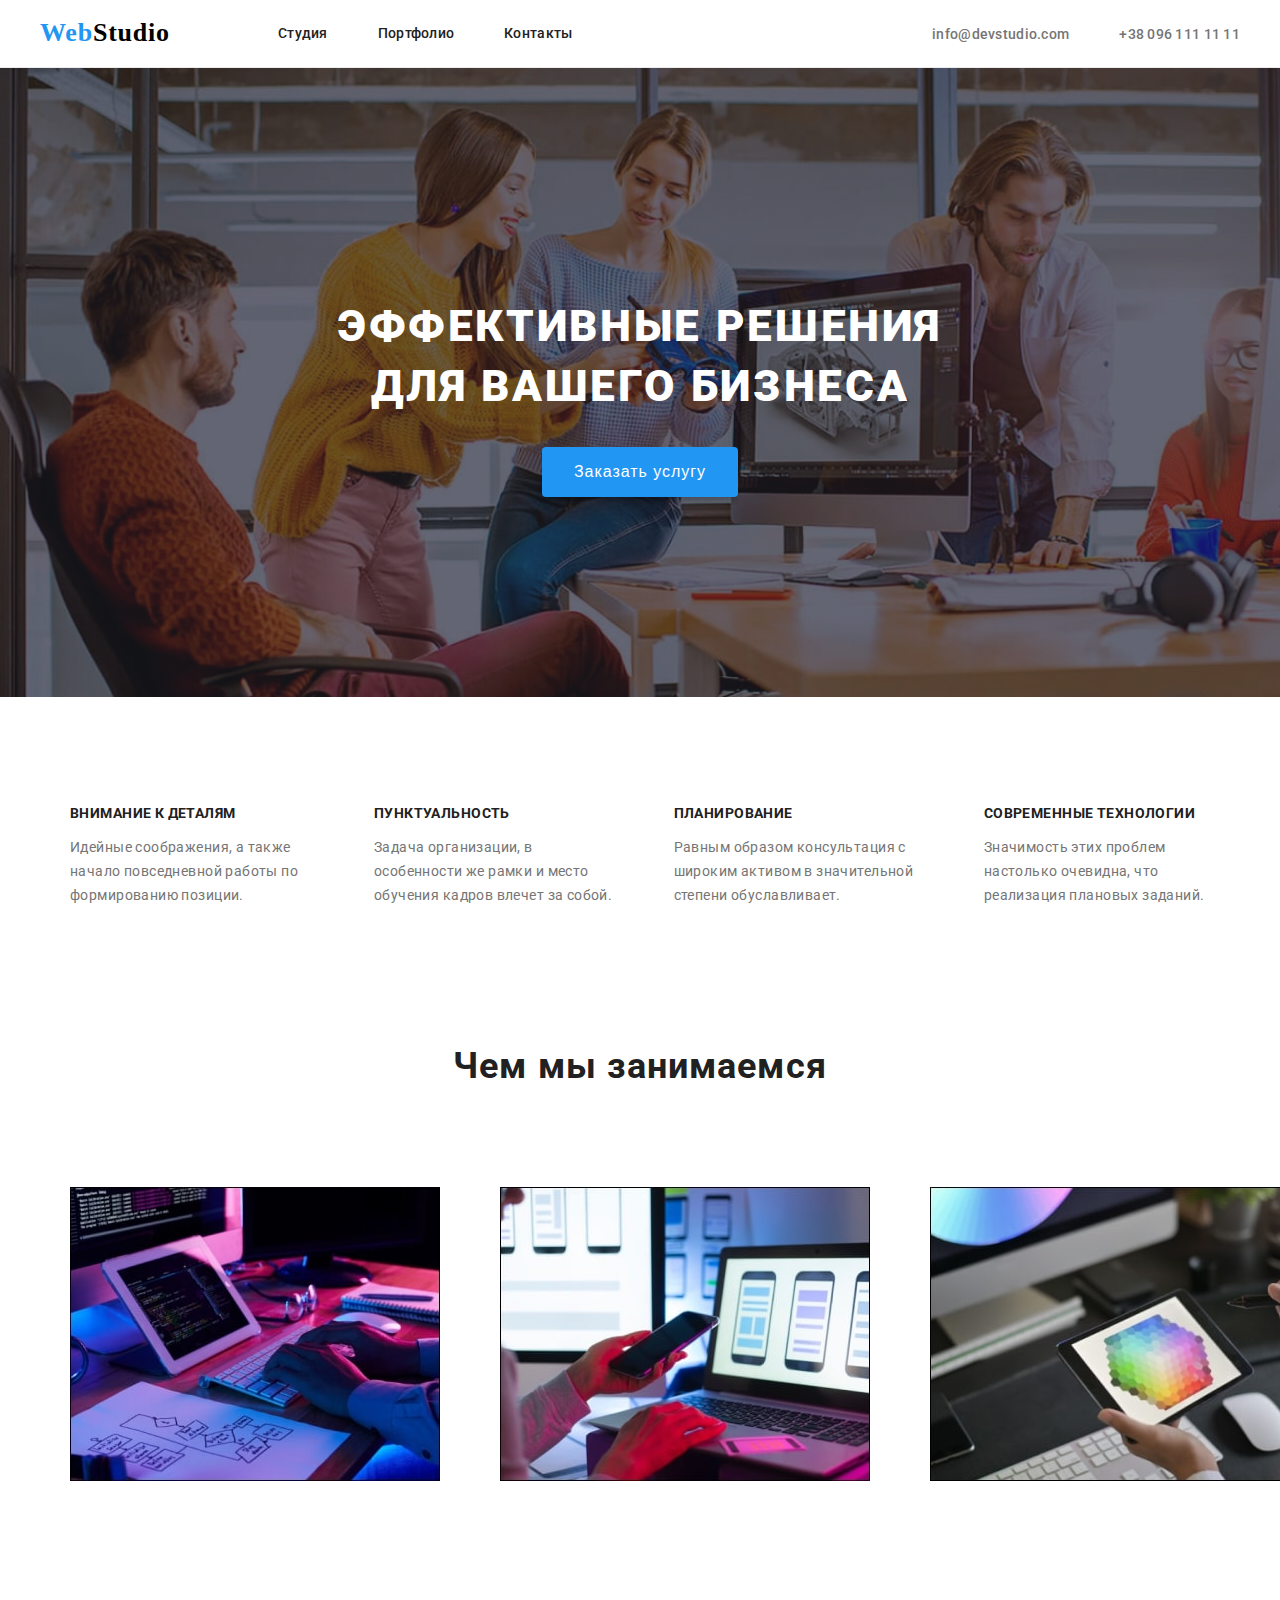
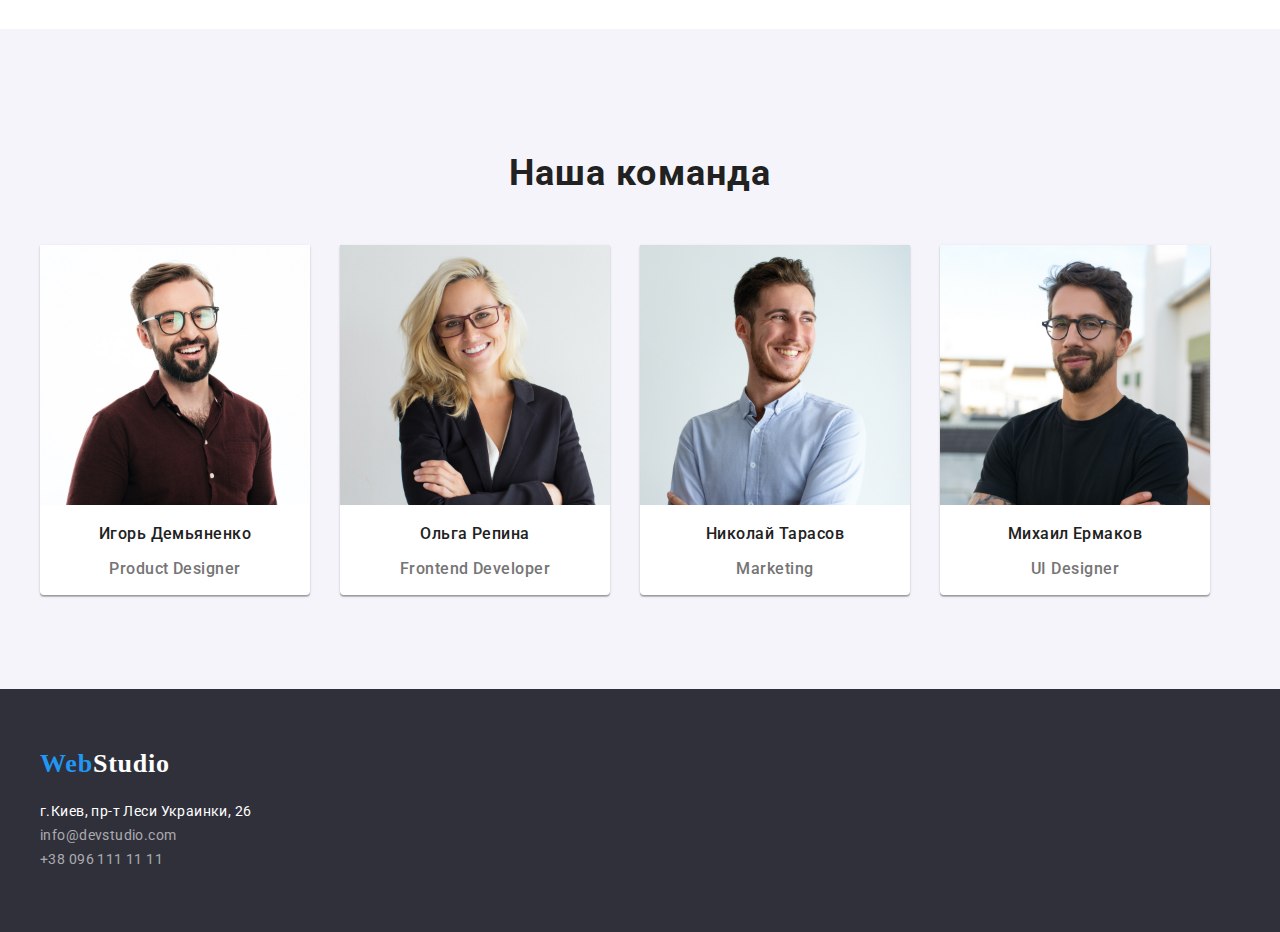
==== index.html @ 78d0e7fd "add hero img+gradient" ====
<!DOCTYPE html>
<html lang="ru">

<head>
    <meta charset="UTF-8">
    <meta http-equiv="X-UA-Compatible" content="IE=edge">
    <meta name="viewport" content="width=device-width, initial-scale=1.0">
    <title>Document</title>
    <link rel="preconnect" href="https://fonts.googleapis.com" />
    <link rel="preconnect" href="https://fonts.gstatic.com" crossorigin />
    <link href="https://fonts.googleapis.com/css2?family=Roboto:wght@400;500;900&display=swap" rel="stylesheet" />
    <link href="https://cdnjs.cloudflare.com/ajax/libs/modern-normalize/1.1.0/modern-normalize.min.css" />
    <link rel="stylesheet" href="./css/styles.css" />
</head>

<body>
    <header class="page-header">
        <div class="container">
            <nav class="nav-section">
                <a lang="en" href="./index.html" class="logo">Web<span class="logo-color-black">Studio</span></a>
                <ul class="nav-list">
                    <li class="studio">
                        <a class="nav-link link" href="./index.html">Студия</a>
                    </li>
                    <li class="portfolio">
                        <a class="nav-link link" href="./portfolio.html">Портфолио</a>
                    </li>
                    <li>
                        <a class="nav-link link" href="#">Контакты</a>
                    </li>
                </ul>
            </nav>
            <ul class="contacts">
                <li class="mailto">
                    <a class="contact-link link" href="mailto:info@devstudio.com">info@devstudio.com</a>
                </li>
                <li class="tel">
                    <a class="contact-link link" href="tel:+380961111111">+38 096 111 11 11</a>
                </li>
            </ul>
        </div>
    </header>
    <main>
        <section class="hero">
            <h1 class="hero-title">Эффективные решения для вашего бизнеса</h1>
            <button type="button" class="hero-btn">Заказать услугу</button>

        </section>
        <section class="section element-padding-bottom-0">
            <div class="container">
                <h2 class="hidden-title">Преимущества</h2>
                <ul class="advantages-list">
                    <Li class="advantages-item">
                        <h3 class="advantages-list-title">Внимание к деталям</h3>
                        <p class="advantages-list-text">Идейные соображения, а также начало повседневной работы по
                            формированию позиции.</p>
                    </li>
                    <li class="advantages-item">
                        <h3 class="advantages-list-title">Пунктуальность</h3>
                        <p class="advantages-list-text">Задача организации, в особенности же рамки и место обучения
                            кадров
                            влечет за собой.</p>
                    </li>
                    <li class="advantages-item">
                        <h3 class="advantages-list-title">Планирование</h3>
                        <p class="advantages-list-text">Равным образом консультация с широким активом в значительной
                            степени
                            обуславливает.</p>
                    </li>
                    <li class="advantages-item">
                        <h3 class="advantages-list-title">Современные технологии</h3>
                        <p class="advantages-list-text">Значимость этих проблем настолько очевидна, что реализация
                            плановых
                            заданий.</p>
                    </li>
                </ul>
            </div>
        </section>


        <section class="section whatwedo-image">
            <h2 class="title-section">Чем мы занимаемся</h2>
            <div class="container">
                <ul class="image-list">
                    <li class="image-list-item"><img src="./img/box/img.jpg" alt="руки печатают на клавиатуре"
                            width="370">
                    </li>
                    <li class="image-list-item"><img src="./img/box/img-2.jpg" alt="телефон и ноутбук" width="370"></li>
                    <li class="image-list-item"><img src="./img/box/img-3.jpg" alt="планшет в руках" width="370"></li>
                </ul>
            </div>
        </section>

        <section class="section team">
            <div class="container">
                <h2 class="title-section">Наша команда</h2>
                <ul class="team-list">
                    <li class="team-item">
                        <img src="./img/team_cards/img.jpg" alt="Фото Игоря Демьяненко" width="270">
                        <div class="title-text">
                            <h3 class="team-item-title">Игорь Демьяненко</h3>
                            <p class="team-item-text" lang="en">Product Designer</p>
                        </div>
                    </li>
                    <li class="team-item">
                        <img src="./img/team_cards/img-2.jpg" alt="Фото Ольги Репиной" width="270">
                        <div class="title-text">
                            <h3 class="team-item-title">Ольга Репина</h3>
                            <p class="team-item-text" lang="en">Frontend Developer</p>
                        </div>
                    </li>
                    <li class="team-item">
                        <img src="./img/team_cards/img-3.jpg" alt="Фото Николая Тарасова" width="270">
                        <div class="title-text">
                            <h3 class="team-item-title">Николай Тарасов</h3>
                            <p class="team-item-text" lang="en">Marketing</p>
                        </div>
                    </li>
                    <li class="team-item">
                        <img src="./img/team_cards/img-4.jpg" alt="Фото Михаила Ермакова" width="270">
                        <div class="title-text">
                            <h3 class="team-item-title">Михаил Ермаков</h3>
                            <p class="team-item-text" lang="en">UI Designer</p>
                        </div>
                    </li>
                </ul>
            </div>
        </section>
    </main>
    <footer class="footer">
        <div class="container">
            <ul class="footer-nav-list">
                <li lang="en"><a href="./index.html" class="logo">Web<span class="logo-color-white">Studio</span></a>
                </li>
                <li class="footer-list-item">
                    <address class="adress">г.Киев, пр-т Леси Украинки, 26</address>
                </li>
                <li class=""><a href="mailto:info@devstudio.com" class="footer-nav">info@devstudio.com</a></li>
                <li class=""><a href="tel:+380961111111" class="footer-nav">+38 096 111 11 11</a></li>
            </ul>
        </div>
    </footer>

</body>

</html>
---- css/styles.css ----
body {
  font-family: Roboto, sans-serif;
  margin: 0;
}
ul {
  list-style: none;
  margin: 0;
  padding: 0;
}
a {
  text-decoration: none;
}
.section {
  padding: 94px 0;
}
.container {
  width: 1200px;
  padding: 0px 15px;
  margin: 0 auto;
}
.page-header {
  border-bottom: 1px solid #ececec;

}
.page-header .container {
  display: flex;
  justify-content: space-between;
}
.site-nav :focus {
  color: #2196f3;
}
.site-nav:hover {
}
h1 h2 h3 h4 h5 p {
  margin: 0;
  padding: 0;
}
/*------------------------------------------HEADER----------------------------*/
.header-link {
  font-weight: 500;
  font-size: 14px;
  line-height: 1.14;
  letter-spacing: 0.02em;

  color: #212121;
}

.logo {
  display: inline-block;
  margin-right: 93px;
}
.nav-section {
  display: flex;
  align-items: center;
}
.nav-list {
  display: flex;
}
.nav-link {
  display: inline-block;
  padding-top: 25px;
  padding-bottom: 25px;
  padding-right: 50px;
}
.contacts {
  display: flex;
  padding: 24px 0;
}

.mailto {
  margin-left: auto;
  margin-right: 50px;
}

.tel {
  margin-left: auto;
}
.page-header {
  background: #ffffff;
}
.logo {
  font-family: Raleway;
  font-style: normal;
  width: 145px;
  height: 31px;
  font-weight: 700;
  font-size: 26px;
  line-height: 1.19;
  letter-spacing: 0.03em;
  color: #2196f3;
}
.logo-color-black {
  color: black;
}
.link {
  font-family: Roboto, sans-serif;
  font-weight: 500;
  font-size: 14px;
  line-height: 1.14;
  letter-spacing: 0.02em;
  color: #212121;
}
.contact-link {
  color: #757575;
}
.link:hover {
  color: #2196f3;
}
/*-----------------------------------------HERO----------------------------------*/

.hero {
  padding: 200px 0;
  display: flex;
  flex-direction: column;
  align-items: center;
}
.hero-title {
  font-weight: 900;
  font-size: 44px;
  line-height: 1.36;
  text-align: center;
  letter-spacing: 0.06em;
  text-transform: uppercase;
  color: #ffffff;
  max-width: 693px;
  margin-bottom: 30px;
}
.hero-btn {
  font-size: 16px;
  line-height: 1.87;
  letter-spacing: 0.06em;
  background: #2196f3;
  box-shadow: 0px 4px 4px rgba(0, 0, 0, 0.15);
  border-radius: 4px;
  border: none;
  padding: 10px 32px;
  cursor: pointer;
  color: #ffffff;
  text-align: center;
}
.hero-btn:hover {
  background: #188ce8;
}
.hero {
  background-image:linear-gradient(rgba(47, 48, 58, 0.4),rgba(47, 48, 58, 0.4)), url(../img/Background-images/Img-min.jpg);
  background-repeat: no-repeat
  background-position:center;
  background-size:cover;
}
/*------------------------(hidden)преимущества advantages-------------------------------*/
.hidden-title {
  width: 1px;
  height: 1px;
  overflow: hidden;
  opacity: 0;
  margin: 0;
}

.advantages-list {
  display: flex;
}
.advantages-item {
  padding: 0 30px;
}
.element-padding-bottom-0 {
  padding-bottom: 0;
}

.advantages-list-title {
  font-family: Roboto, sans-serif;
  font-weight: 700px;
  font-size: 14px;
  line-height: 1.14;
  letter-spacing: 0.03em;
  text-transform: uppercase;
  color: #212121;
}
.advantages-list-text {
  font-family: Roboto, sans-serif;
  font-size: 14px;
  line-height: 1.71;
  letter-spacing: 0.03em;
  color: #757575;
}
/*---------------------------------WHATWEDO--------------------------------------*/
.whatwedo-image {
  margin-bottom: 0;
  margin-top: 0;
}
.image-list {
  display: flex;
}
.image-list-item {
  padding: 50px 30px;
}

/*-------------------------------------TEAM------------------------------------*/
.team {
  background: #f5f4fa;
}
.title-section {
  font-family: Roboto, sans-serif;
  font-weight: 700px;
  font-size: 36px;
  line-height: 1.16;
  text-align: center;
  letter-spacing: 0.03em;
  color: #212121;
  margin-bottom: 50px;
}
.team-list {
  display: flex;
}
.team-item-title,
.team-item-text {
  font-family: Roboto, sans-serif;
  font-weight: 500;
  font-size: 16px;
  line-height: 1.18;
  letter-spacing: 0.03em;
  color: #212121;
}
.team-item-text {
  font-weight: 400px;
  color: #757575;
}
.team-item {
  background: #ffffff;
  margin-right: 30px;
  box-shadow: 0px 1px 3px rgba(0, 0, 0, 0.12), 0px 1px 1px rgba(0, 0, 0, 0.14),
    0px 2px 1px rgba(0, 0, 0, 0.2);
  border-radius: 0px 0px 4px 4px;
}
.title-text {
  text-align: center;
}


/* ------------------------------FOOTER-----------------------------------------*/
.footer {
  background: #2f303a;
  padding: 60px 0;
}
.logo-color-white {
  color: #ffffff;
}
.footer-nav {
  font-family: Roboto;
  font-style: normal;
  font-weight: normal;
  font-size: 14px;
  line-height: 1.71;
  letter-spacing: 0.03em;
  color: rgba(255, 255, 255, 0.6);
}
.adress {
  font-family: Roboto, sans-serif;
  font-style: normal;
  font-weight: normal;
  font-size: 14px;
  line-height: 1.71;
  letter-spacing: 0.03em;
  color: #ffffff;
}
.footer-list-item {
  margin-top: 20px;
}

/*--------------------------------PORTFOLIO---------------------------------*/

.catalogue {
  position:absolute
  width: 1170px;
  height: 1409px;
  padding: 0;
  margin: 45px 0 94px 0; 

}
.filters{
 width: 611px;
 height: 54px;
  margin:0 auto;
  margin-top: 94px;
  margin-bottom: 34px;
}
.filters-list{
  display: flex;
margin-top: ;
  }

.filters-btn {
  
font-family: Roboto,sans-serif;
font-style: normal;
font-weight: 500;
  margin-right:8px ;
  font-size: 16px;
  line-height: 1.87;
  letter-spacing: 0.06em;
  background: #F5F4FA;
  text-align:center;

  
  box-shadow: 0px 4px 4px rgba(0, 0, 0, 0.15);
  border-radius: 4px;
  border: none;
  cursor: pointer;
  color:#212121
  justify-content: space-between;
}
.filters-btn:hover{
  background-color: #2196F3;
  color: #ffffff;
}
/* .filters-btn:focus */

.filter-vse{
width: 73px;
height: 38px;
}

.filter-vebsites{
width: 128px;
height: 38px;
}
.filter-prilojeniya{
  width: 145px;
height: 38px;
}
.filter-design{
width: 103px;
height: 38px;
}
.filter-marketing{
  width: 130px;
 height: 38px;
}
/*----------------------------------------projects------------------------------------------*/

.main-box{
  width:1200px;
  margin:0 auto;
}

.projects-list{
display: flex;
 flex-wrap: wrap;
 justify-content: space-between;
}
.projects-container{
  margin-bottom: 30px;
  
  
  
}
.projects-item{
width: 370px;
height: 404px;
left: 215px;
top: 696px;
background: #FFFFFF;
border: 1px solid #EEEEEE;
box-sizing: border-box;
box-shadow: 0px 4px 4px rgba(0, 0, 0, 0.15);
border-radius: 4px;

}
.projects-title-text{
text-align:left;
padding: 20px 24px;
}
.projects-item-title{
  font-family: Roboto,sans-serif;
font-style: normal;
font-weight: 700;
font-size: 18px;
line-height: 2.0;
letter-spacing: 0.06em;
color: #212121;
margin:0 auto;
}

.projects-item-text{
font-family: Roboto,sans-serif;
font-style: normal;
font-weight: normal;
font-size: 16px;
line-height: 1.87;
letter-spacing: 0.03em;
margin-top: 0;
color: #757575;

}
/*lang="en"
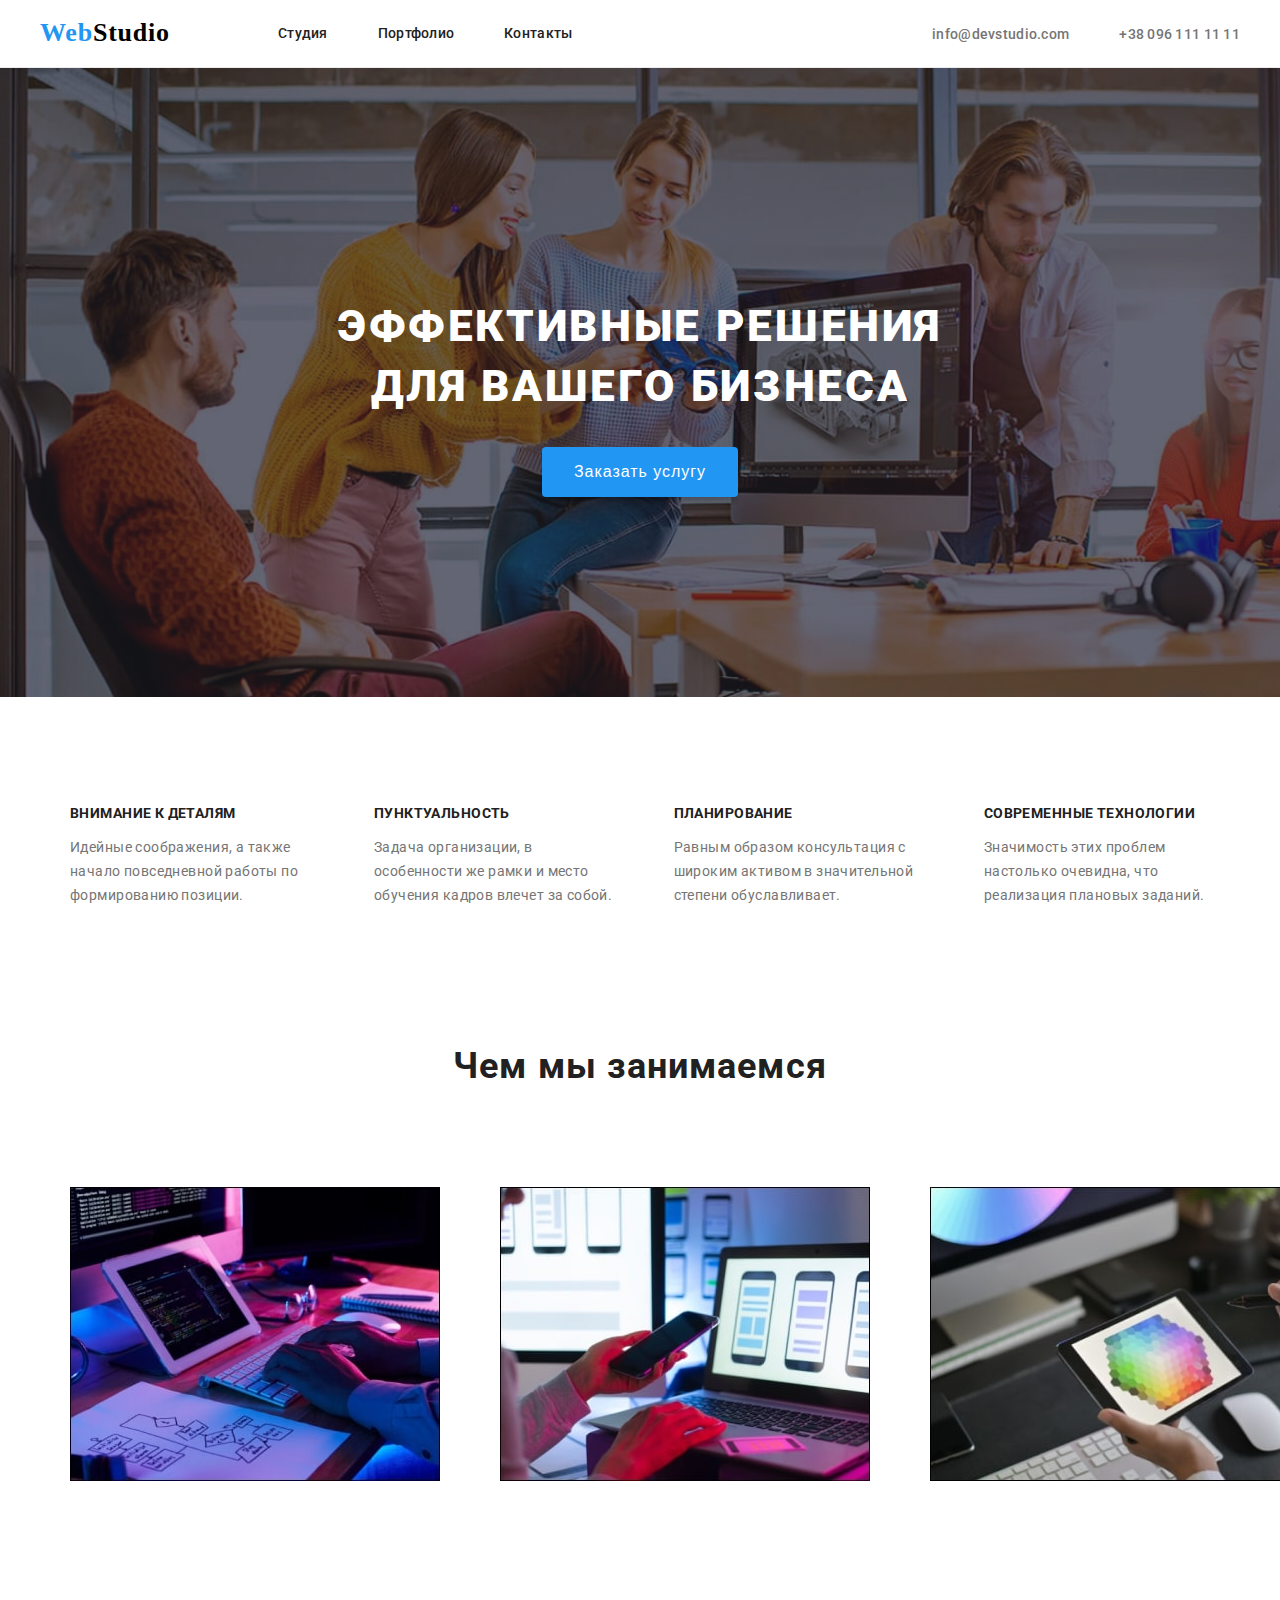
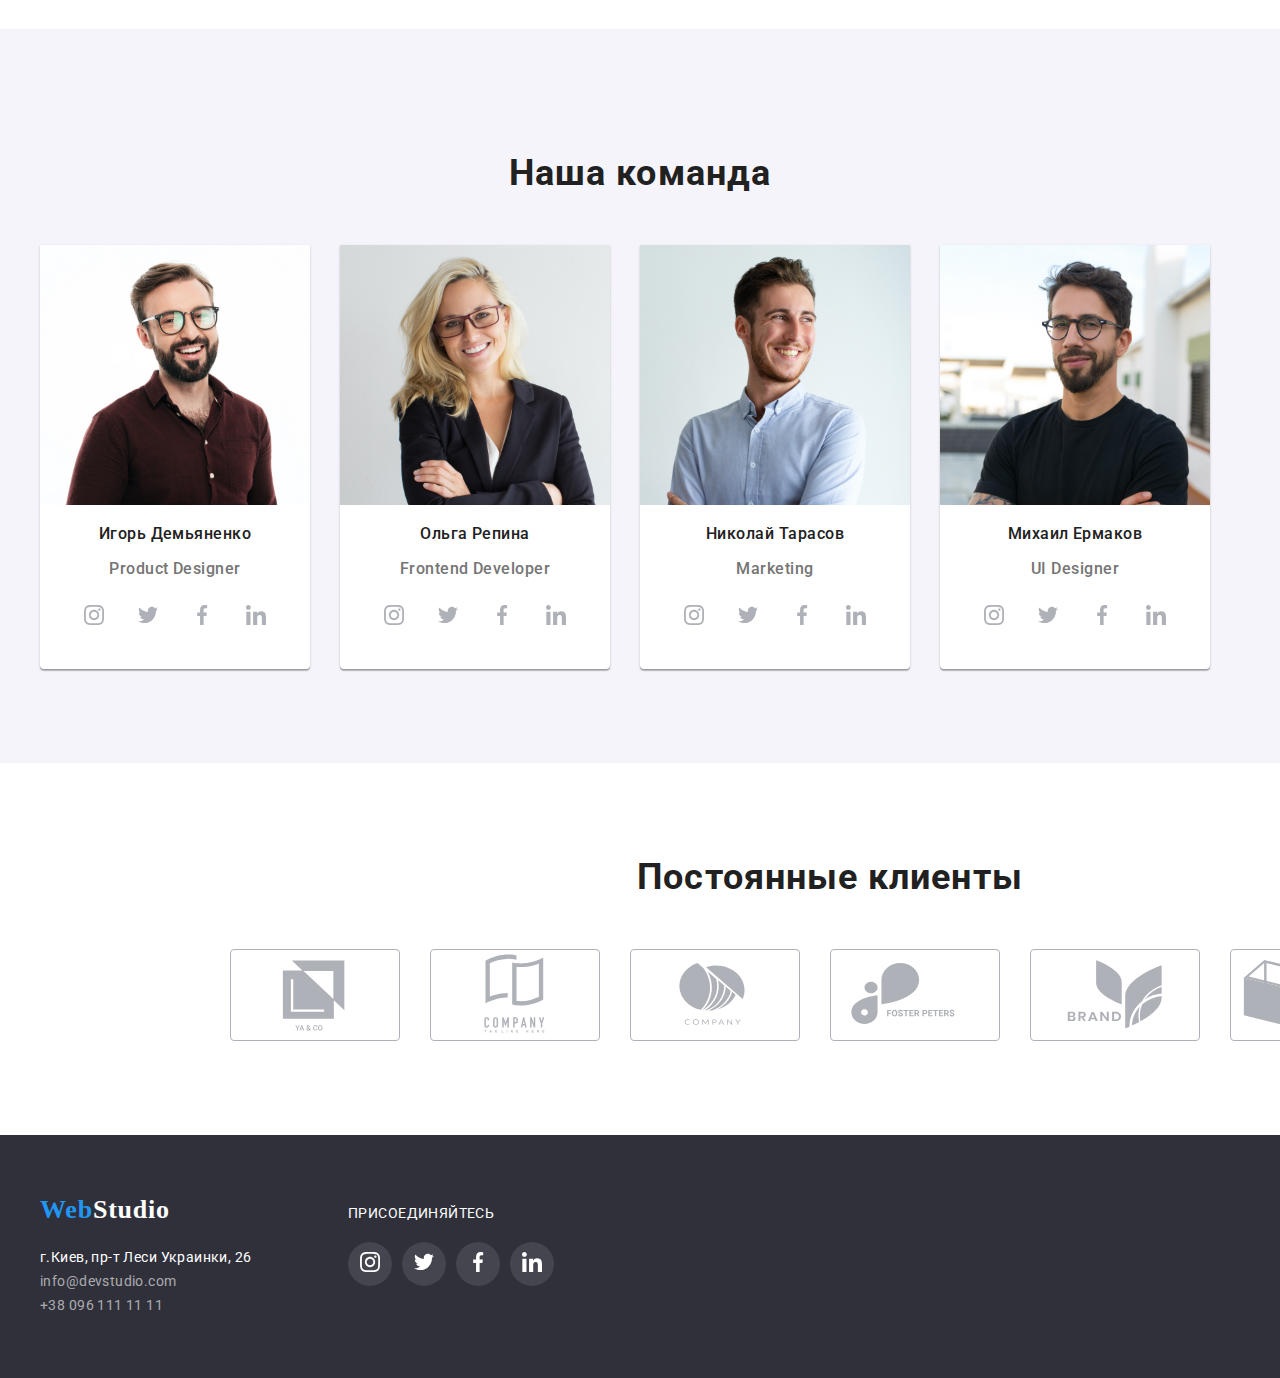
==== commit c826e26e: "added clients-list+svg-icons" ====
--- a/index.html
+++ b/index.html
@@ -38,6 +38,7 @@
                     <a class="contact-link link" href="tel:+380961111111">+38 096 111 11 11</a>
                 </li>
             </ul>
+
         </div>
     </header>
     <main>
@@ -49,6 +50,12 @@
         <section class="section element-padding-bottom-0">
             <div class="container">
                 <h2 class="hidden-title">Преимущества</h2>
+                <ul class="advantages-icons">
+                    <li class="adv-item-icon"></li>
+                    <li class="adv-item-icon"></li>
+                    <li class="adv-item-icon"></li>
+                    <li class="adv-item-icon"></li>
+                </ul>
                 <ul class="advantages-list">
                     <Li class="advantages-item">
                         <h3 class="advantages-list-title">Внимание к деталям</h3>
@@ -100,6 +107,40 @@
                         <div class="title-text">
                             <h3 class="team-item-title">Игорь Демьяненко</h3>
                             <p class="team-item-text" lang="en">Product Designer</p>
+                            <ul class="team-social-list">
+                                <li class="social-item">
+                                    <a href="social-link">
+                                        <svg class="logo-icon" width="20" height="20">
+                                            <use href="./img/sprite.svg#icon-instagram-2">
+                                            </use>
+                                        </svg>
+                                    </a>
+                                </li>
+                                <li class="social-item">
+                                    <a href="social-link">
+                                        <svg class="logo-icon" width="20" height="20">
+                                            <use href="./img/sprite.svg#icon-twitter-1">
+                                            </use>
+                                        </svg>
+                                    </a>
+                                </li>
+                                <li class="social-item">
+                                    <a href="social-link">
+                                        <svg class="logo-icon" width="20" height="20">
+                                            <use href="./img/sprite.svg#icon-facebook-1">
+                                            </use>
+                                        </svg>
+                                    </a>
+                                </li>
+                                <li class="social-item">
+                                    <a href="social-link">
+                                        <svg class="logo-icon" width="20" height="20">
+                                            <use href="./img/sprite.svg#icon-linkedin-1">
+                                            </use>
+                                        </svg>
+                                    </a>
+                                </li>
+                            </ul>
                         </div>
                     </li>
                     <li class="team-item">
@@ -107,6 +148,40 @@
                         <div class="title-text">
                             <h3 class="team-item-title">Ольга Репина</h3>
                             <p class="team-item-text" lang="en">Frontend Developer</p>
+                            <ul class="team-social-list">
+                                <li class="social-item">
+                                    <a href="social-link">
+                                        <svg class="logo-icon" width="20" height="20">
+                                            <use href="./img/sprite.svg#icon-instagram-2">
+                                            </use>
+                                        </svg>
+                                    </a>
+                                </li>
+                                <li class="social-item">
+                                    <a href="social-link">
+                                        <svg class="logo-icon" width="20" height="20">
+                                            <use href="./img/sprite.svg#icon-twitter-1">
+                                            </use>
+                                        </svg>
+                                    </a>
+                                </li>
+                                <li class="social-item">
+                                    <a href="social-link">
+                                        <svg class="logo-icon" width="20" height="20">
+                                            <use href="./img/sprite.svg#icon-facebook-1">
+                                            </use>
+                                        </svg>
+                                    </a>
+                                </li>
+                                <li class="social-item">
+                                    <a href="social-link">
+                                        <svg class="logo-icon" width="20" height="20">
+                                            <use href="./img/sprite.svg#icon-linkedin-1">
+                                            </use>
+                                        </svg>
+                                    </a>
+                                </li>
+                            </ul>
                         </div>
                     </li>
                     <li class="team-item">
@@ -114,6 +189,40 @@
                         <div class="title-text">
                             <h3 class="team-item-title">Николай Тарасов</h3>
                             <p class="team-item-text" lang="en">Marketing</p>
+                            <ul class="team-social-list">
+                                <li class="social-item">
+                                    <a href="social-link">
+                                        <svg class="logo-icon" width="20" height="20">
+                                            <use href="./img/sprite.svg#icon-instagram-2">
+                                            </use>
+                                        </svg>
+                                    </a>
+                                </li>
+                                <li class="social-item">
+                                    <a href="social-link">
+                                        <svg class="logo-icon" width="20" height="20">
+                                            <use href="./img/sprite.svg#icon-twitter-1">
+                                            </use>
+                                        </svg>
+                                    </a>
+                                </li>
+                                <li class="social-item">
+                                    <a href="social-link">
+                                        <svg class="logo-icon" width="20" height="20">
+                                            <use href="./img/sprite.svg#icon-facebook-1">
+                                            </use>
+                                        </svg>
+                                    </a>
+                                </li>
+                                <li class="social-item">
+                                    <a href="social-link">
+                                        <svg class="logo-icon" width="20" height="20">
+                                            <use href="./img/sprite.svg#icon-linkedin-1">
+                                            </use>
+                                        </svg>
+                                    </a>
+                                </li>
+                            </ul>
                         </div>
                     </li>
                     <li class="team-item">
@@ -121,10 +230,97 @@
                         <div class="title-text">
                             <h3 class="team-item-title">Михаил Ермаков</h3>
                             <p class="team-item-text" lang="en">UI Designer</p>
+                            <ul class="team-social-list">
+                                <li class="social-item">
+                                    <a href="social-link">
+                                        <svg class="logo-icon" width="20" height="20">
+                                            <use href="./img/sprite.svg#icon-instagram-2">
+                                            </use>
+                                        </svg>
+                                    </a>
+                                </li>
+                                <li class="social-item">
+                                    <a href="social-link">
+                                        <svg class="logo-icon" width="20" height="20">
+                                            <use href="./img/sprite.svg#icon-twitter-1">
+                                            </use>
+                                        </svg>
+                                    </a>
+                                </li>
+                                <li class="social-item">
+                                    <a href="social-link">
+                                        <svg class="logo-icon" width="20" height="20">
+                                            <use href="./img/sprite.svg#icon-facebook-1">
+                                            </use>
+                                        </svg>
+                                    </a>
+                                </li>
+                                <li class="social-item">
+                                    <a href="social-link">
+                                        <svg class="logo-icon" width="20" height="20">
+                                            <use href="./img/sprite.svg#icon-linkedin-1">
+                                            </use>
+                                        </svg>
+                                    </a>
+                                </li>
+                            </ul>
                         </div>
                     </li>
                 </ul>
             </div>
+        </section>
+        <section class="container clients">
+            <h2 class="margin-title-clients title-section">Постоянные клиенты</h2>
+            <ul class="client-list">
+                <li class="clients-list-item">
+                    <a href="clients-item-logo">
+                        <svg class="clients-logo" width="106" height="60">
+                            <use href="./img/sprite.svg#icon-Logo">
+                            </use>
+                        </svg>
+                    </a>
+                </li>
+                <li class="clients-list-item">
+                    <a href="clients-item-logo">
+                        <svg class="clients-logo" width="106" height="60">
+                            <use href="./img/sprite.svg#icon-Logo-2">
+                            </use>
+                        </svg>
+                    </a>
+                </li>
+                <li class="clients-list-item">
+                    <a href="clients-item-logo">
+                        <svg class="clients-logo" width="106" height="60">
+                            <use href="./img/sprite.svg#icon-Logo-3">
+                            </use>
+                        </svg>
+                    </a>
+                </li>
+                <li class="clients-list-item">
+                    <a href="clients-item-logo">
+                        <svg class="clients-logo" width="106" height="60">
+                            <use href="./img/sprite.svg#icon-Logo-4">
+                            </use>
+                        </svg>
+                    </a>
+                </li>
+                <li class="clients-list-item">
+                    <a href="clients-item-logo">
+                        <svg class="clients-logo" width="106" height="60">
+                            <use href="./img/sprite.svg#icon-Logo-5">
+                            </use>
+                        </svg>
+                    </a>
+                </li>
+                <li class="clients-list-item">
+                    <a href="clients-item-logo">
+                        <svg class="clients-logo" width="106" height="60">
+                            <use href="./img/sprite.svg#icon-Logo-6">
+                            </use>
+                        </svg>
+                    </a>
+                </li>
+            </ul>
         </section>
     </main>
     <footer class="footer">
@@ -138,6 +334,43 @@
                 <li class=""><a href="mailto:info@devstudio.com" class="footer-nav">info@devstudio.com</a></li>
                 <li class=""><a href="tel:+380961111111" class="footer-nav">+38 096 111 11 11</a></li>
             </ul>
+            <div class="join-us">
+                <p class="join-us-text">присоединяйтесь</p>
+                <ul class="join-us-social-list">
+                    <li class="footer-social-item social-item">
+                        <a href="social-link">
+                            <svg class="footer-logo-icon logo-icon" width="20" height="20">
+                                <use href="./img/sprite.svg#icon-instagram-2">
+                                </use>
+                            </svg>
+                        </a>
+                    </li>
+                    <li class="footer-social-item social-item">
+                        <a href="social-link">
+                            <svg class="footer-logo-icon logo-icon" width="20" height="20">
+                                <use href="./img/sprite.svg#icon-twitter-1">
+                                </use>
+                            </svg>
+                        </a>
+                    </li>
+                    <li class="footer-social-item social-item">
+                        <a href="social-link">
+                            <svg class="footer-logo-icon logo-icon" width="20" height="20">
+                                <use href="./img/sprite.svg#icon-facebook-1">
+                                </use>
+                            </svg>
+                        </a>
+                    </li>
+                    <li class="footer-social-item social-item">
+                        <a href="social-link">
+                            <svg class="footer-logo-icon logo-icon" width="20" height="20">
+                                <use href="./img/sprite.svg#icon-linkedin-1">
+                                </use>
+                            </svg>
+                        </a>
+                    </li>
+                </ul>
+            </div>
         </div>
     </footer>
 
--- a/css/styles.css
+++ b/css/styles.css
@@ -223,6 +223,7 @@
 .team-item-text {
   font-weight: 400px;
   color: #757575;
+  margin-bottom: 16px;
 }
 .team-item {
   background: #ffffff;
@@ -234,6 +235,94 @@
 .title-text {
   text-align: center;
 }
+.team-social-list{
+
+}
+.social-item{
+  width: 44px;
+  height: 44px;
+  border-radius: 50%;
+  display: flex;
+  justify-content: center;
+  align-items: center;
+  
+}
+
+.social-link{
+margin:0 auto;
+display: block;
+width: 100%;
+height: 100%;
+border-radius: 50%;
+background-color: #ffffff;
+display: flex;
+align-items: center;
+justify-content: center;
+
+}
+.logo-icon use{
+fill:#AFB1B8;
+}
+.social-item:hover use,
+.social-item:hover{
+  background: #2196F3;
+  fill:#ffffff;
+}
+.social-item:not(:last-child){
+  margin-right: 10px;
+}
+
+.team-social-list{
+  margin: 16px 32px 30px 32px;
+  display: flex;
+  justify-content: center;
+}
+.social-link{
+  display: flex;
+  align-items: center;
+  justify-content: center;
+}
+
+/* ------------------------------CLIENTS-----------------------------------------*/
+  .clients{
+    width: 1200px;
+    height: 184px;
+    margin:94px 215px;
+    
+  }
+  .margin-title-clients{
+    margin-top: 0;
+  }
+  .client-list{
+    display: flex;
+    justify-content: center;
+  }
+  /* .clients-list-item{
+    margin:;
+  } */
+  .clients-logo{
+    width: 170px;
+     height: 92px;
+    border: 1px solid #AFB1B8;
+    box-sizing: border-box;
+    border-radius: 4px;
+    display: flex;
+    align-items: center;
+    justify-content: center;
+    fill: #AFB1B8;
+    margin-right: 30px;
+  }
+   .clients-icon-border{
+  position: absolute;
+width: 170px;
+height: 92px;
+}
+
+
+
+  
+  
+  
 
 
 /* ------------------------------FOOTER-----------------------------------------*/
@@ -265,6 +354,43 @@
 .footer-list-item {
   margin-top: 20px;
 }
+.join-us{
+  width: 206px;
+  height: 80px;
+  margin-top: 11px;
+  margin-left: 70px;
+
+}
+.footer .container{
+  display: flex;
+}
+.join-us-text{
+font-family: Roboto,sans-serif;
+font-weight: 700px;
+font-size: 14px;
+line-height: 1.14;
+letter-spacing: 0.03em;
+text-transform: uppercase;
+color: #FFFFFF;
+margin: 0 auto;
+width: 145px;
+height: 16px;
+margin-bottom: 20px;
+margin-left: 0;
+}
+/* .join-us-social-item{
+} */
+.join-us-social-list{
+  display: flex;
+  align-items: center;
+  justify-content: center;
+}
+.footer-social-item{
+  background: rgba(255, 255, 255, 0.1);
+}
+.footer-logo-icon use{
+  fill:#ffffff
+}
 
 /*--------------------------------PORTFOLIO---------------------------------*/
 
@@ -285,7 +411,7 @@
 }
 .filters-list{
   display: flex;
-margin-top: ;
+/* margin-top: ; */
   }
 
 .filters-btn {
@@ -306,7 +432,7 @@
   border: none;
   cursor: pointer;
   color:#212121
-  justify-content: space-between;
+  justify-content:space-between;
 }
 .filters-btn:hover{
   background-color: #2196F3;
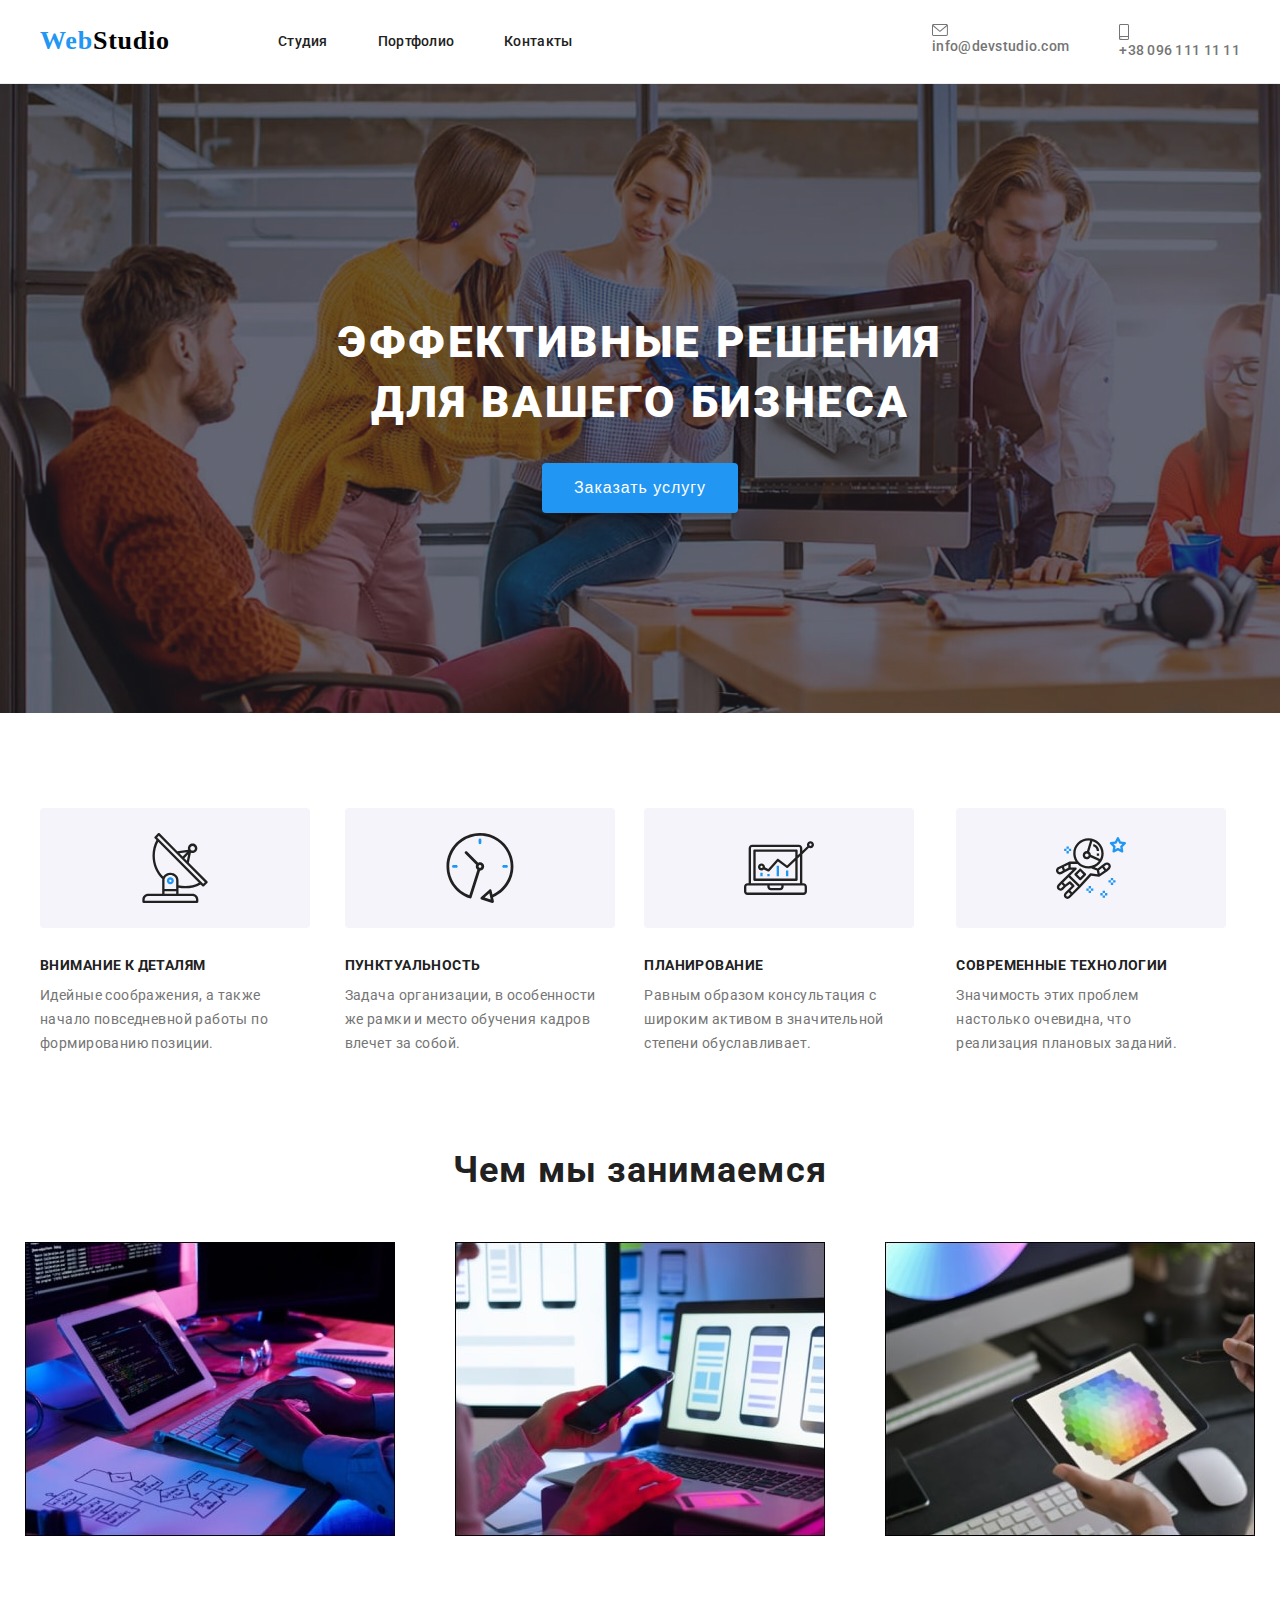
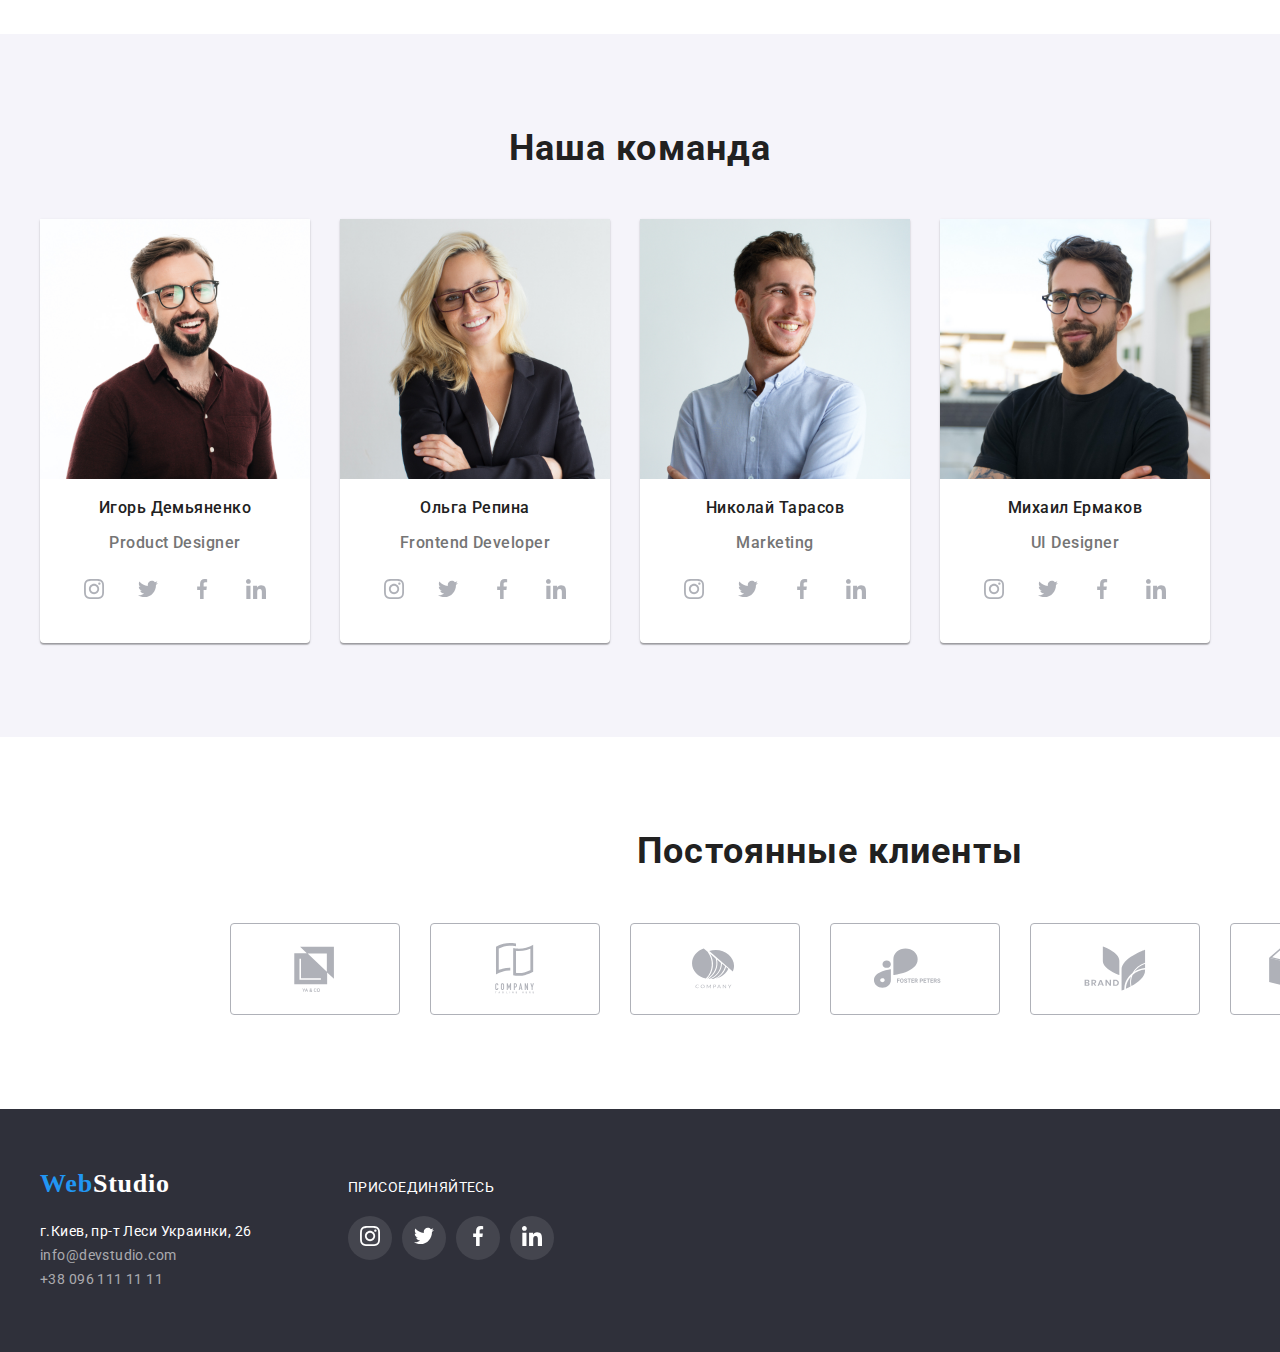
==== commit e3d8f685: "added advantages svg icons+ corrected title margins" ====
--- a/index.html
+++ b/index.html
@@ -32,9 +32,21 @@
             </nav>
             <ul class="contacts">
                 <li class="mailto">
+                    <a href="">
+                        <svg class=" mailto-logo link" width="16" height="12">
+                            <use href="./img/sprite.svg#icon-envelope">
+                            </use>
+                        </svg>
+                    </a>
                     <a class="contact-link link" href="mailto:info@devstudio.com">info@devstudio.com</a>
                 </li>
                 <li class="tel">
+                    <a href="">
+                        <svg class="tel-logo" width="10" height="16">
+                            <use href="./img/sprite.svg#icon-smartphone">
+                            </use>
+                        </svg>
+                    </a>
                     <a class="contact-link link" href="tel:+380961111111">+38 096 111 11 11</a>
                 </li>
             </ul>
@@ -57,36 +69,73 @@
                     <li class="adv-item-icon"></li>
                 </ul>
                 <ul class="advantages-list">
-                    <Li class="advantages-item">
-                        <h3 class="advantages-list-title">Внимание к деталям</h3>
-                        <p class="advantages-list-text">Идейные соображения, а также начало повседневной работы по
-                            формированию позиции.</p>
-                    </li>
-                    <li class="advantages-item">
-                        <h3 class="advantages-list-title">Пунктуальность</h3>
-                        <p class="advantages-list-text">Задача организации, в особенности же рамки и место обучения
-                            кадров
-                            влечет за собой.</p>
-                    </li>
-                    <li class="advantages-item">
-                        <h3 class="advantages-list-title">Планирование</h3>
-                        <p class="advantages-list-text">Равным образом консультация с широким активом в значительной
-                            степени
-                            обуславливает.</p>
-                    </li>
-                    <li class="advantages-item">
-                        <h3 class="advantages-list-title">Современные технологии</h3>
-                        <p class="advantages-list-text">Значимость этих проблем настолько очевидна, что реализация
-                            плановых
-                            заданий.</p>
-                    </li>
+                    <div>
+                        <li class="adv-logo-item">
+                            <svg class="adv-logo" width="70" height="70">
+                                <use href="./img/sprite.svg#icon-antenna-1">
+                                </use>
+                            </svg>
+                        </li>
+                        <Li class="advantages-item">
+                            <h3 class="advantages-list-title">Внимание к деталям</h3>
+                            <p class="advantages-list-text">Идейные соображения, а также начало повседневной работы по
+                                формированию позиции.</p>
+                        </li>
+                    </div>
+                    <div>
+                        <li class="adv-logo-item">
+                            <svg class="adv-logo" width="70" height="70">
+                                <use href="./img/sprite.svg#icon-clock-1">
+                                </use>
+                            </svg>
+                        </li>
+                        <li class="advantages-item">
+                            <h3 class="advantages-list-title">Пунктуальность</h3>
+                            <p class="advantages-list-text">Задача организации, в особенности же рамки и место обучения
+                                кадров
+                                влечет за собой.</p>
+                        </li>
+                    </div>
+                    <div>
+                        <li class="adv-logo-item">
+                            <svg class="adv-logo" width="70" height="70">
+                                <use href="./img/sprite.svg#icon-diagram-1">
+                                </use>
+                            </svg>
+                        </li>
+                        <li class="advantages-item">
+                            <h3 class="advantages-list-title">Планирование</h3>
+                            <p class="advantages-list-text">Равным образом консультация с широким активом в
+                                значительной
+                                степени
+                                обуславливает.</p>
+                        </li>
+
+                    </div>
+                    <div>
+                        <div>
+                            <li class="adv-logo-item">
+                                <svg class="adv-logo" width="70" height="70">
+                                    <use href="./img/sprite.svg#icon-astronaut-1">
+                                    </use>
+                                </svg>
+                            </li>
+
+                            <li class="advantages-item">
+                                <h3 class="advantages-list-title">Современные технологии</h3>
+                                <p class="advantages-list-text">Значимость этих проблем настолько очевидна, что
+                                    реализация
+                                    плановых
+                                    заданий.</p>
+                            </li>
+                        </div>
                 </ul>
             </div>
         </section>
 
 
         <section class="section whatwedo-image">
-            <h2 class="title-section">Чем мы занимаемся</h2>
+            <h2 class="whatwedo-title title-section">Чем мы занимаемся</h2>
             <div class="container">
                 <ul class="image-list">
                     <li class="image-list-item"><img src="./img/box/img.jpg" alt="руки печатают на клавиатуре"
@@ -100,7 +149,7 @@
 
         <section class="section team">
             <div class="container">
-                <h2 class="title-section">Наша команда</h2>
+                <h2 class="team-title title-section">Наша команда</h2>
                 <ul class="team-list">
                     <li class="team-item">
                         <img src="./img/team_cards/img.jpg" alt="Фото Игоря Демьяненко" width="270">
@@ -314,7 +363,7 @@
                 </li>
                 <li class="clients-list-item">
                     <a href="clients-item-logo">
-                        <svg class="clients-logo" width="106" height="60">
+                        <svg class="clients-logo" width="93" height="43">
                             <use href="./img/sprite.svg#icon-Logo-6">
                             </use>
                         </svg>
--- a/css/styles.css
+++ b/css/styles.css
@@ -66,12 +66,38 @@
   display: flex;
   padding: 24px 0;
 }
+.mailto-logo{
+  fill:#757575;
+  display: flex;
+  align-items: center;
+  justify-content: center;
+}
+.tel-logo{
+  fill:#757575;
+  display: flex;
+   align-items: center;
+  justify-content: center;
+}
+
 
 .mailto {
   margin-left: auto;
   margin-right: 50px;
 }
 
+.mailto-logo:hover{
+  fill:#2196F3
+}
+.tel-logo:hover{
+  fill:#2196F3;
+}
+/* 
+{
+  
+  display: flex;
+  margin-bottom: 0;
+
+} */
 .tel {
   margin-left: auto;
 }
@@ -147,7 +173,7 @@
   background-position:center;
   background-size:cover;
 }
-/*------------------------(hidden)преимущества advantages-------------------------------*/
+/*------------------------ADVANTAGES(преимущества(hidden))-------------------------------*/
 .hidden-title {
   width: 1px;
   height: 1px;
@@ -158,14 +184,28 @@
 
 .advantages-list {
   display: flex;
+  justify-content: center;
+  align-items: center;
 }
 .advantages-item {
-  padding: 0 30px;
+  padding: 0;
+  display: block;
 }
 .element-padding-bottom-0 {
   padding-bottom: 0;
 }
 
+.adv-logo-item{
+width: 270px;
+height: 120px;
+left: 815px;
+top: 774px;
+background: #F5F4FA;
+border-radius: 4px;
+display: flex;
+align-items: center;
+justify-content: center;
+}
 .advantages-list-title {
   font-family: Roboto, sans-serif;
   font-weight: 700px;
@@ -174,33 +214,49 @@
   letter-spacing: 0.03em;
   text-transform: uppercase;
   color: #212121;
+  margin-top: 30px;
+  margin-bottom: 10px;
 }
 .advantages-list-text {
+  display: block;
+  display:flex;
   font-family: Roboto, sans-serif;
   font-size: 14px;
   line-height: 1.71;
+  text-align:left;
   letter-spacing: 0.03em;
   color: #757575;
+  margin:0 30px 0 0;
 }
 /*---------------------------------WHATWEDO--------------------------------------*/
+.whatwedo-title{
+  /* margin-bottom:0; */
+  margin-top: 0;
+}
 .whatwedo-image {
   margin-bottom: 0;
   margin-top: 0;
 }
 .image-list {
   display: flex;
+  justify-content: center;
+  align-items: center;
 }
 .image-list-item {
-  padding: 50px 30px;
+  padding: 0 30px;
 }
 
 /*-------------------------------------TEAM------------------------------------*/
 .team {
   background: #f5f4fa;
 }
+.team-title{
+  margin-top: 0;
+}
 .title-section {
   font-family: Roboto, sans-serif;
   font-weight: 700px;
+  font-style: normal;
   font-size: 36px;
   line-height: 1.16;
   text-align: center;
@@ -302,7 +358,7 @@
   } */
   .clients-logo{
     width: 170px;
-     height: 92px;
+    height: 92px;
     border: 1px solid #AFB1B8;
     box-sizing: border-box;
     border-radius: 4px;
@@ -311,17 +367,13 @@
     justify-content: center;
     fill: #AFB1B8;
     margin-right: 30px;
+    padding:16px 32px;
   }
-   .clients-icon-border{
-  position: absolute;
-width: 170px;
-height: 92px;
-}
-
-
-
-  
-  
+  
+  .clients-logo:hover{
+    fill:#2196F3;
+    border-color:#2196F3;
+  }
   
 
 
@@ -359,8 +411,8 @@
   height: 80px;
   margin-top: 11px;
   margin-left: 70px;
-
-}
+}
+
 .footer .container{
   display: flex;
 }
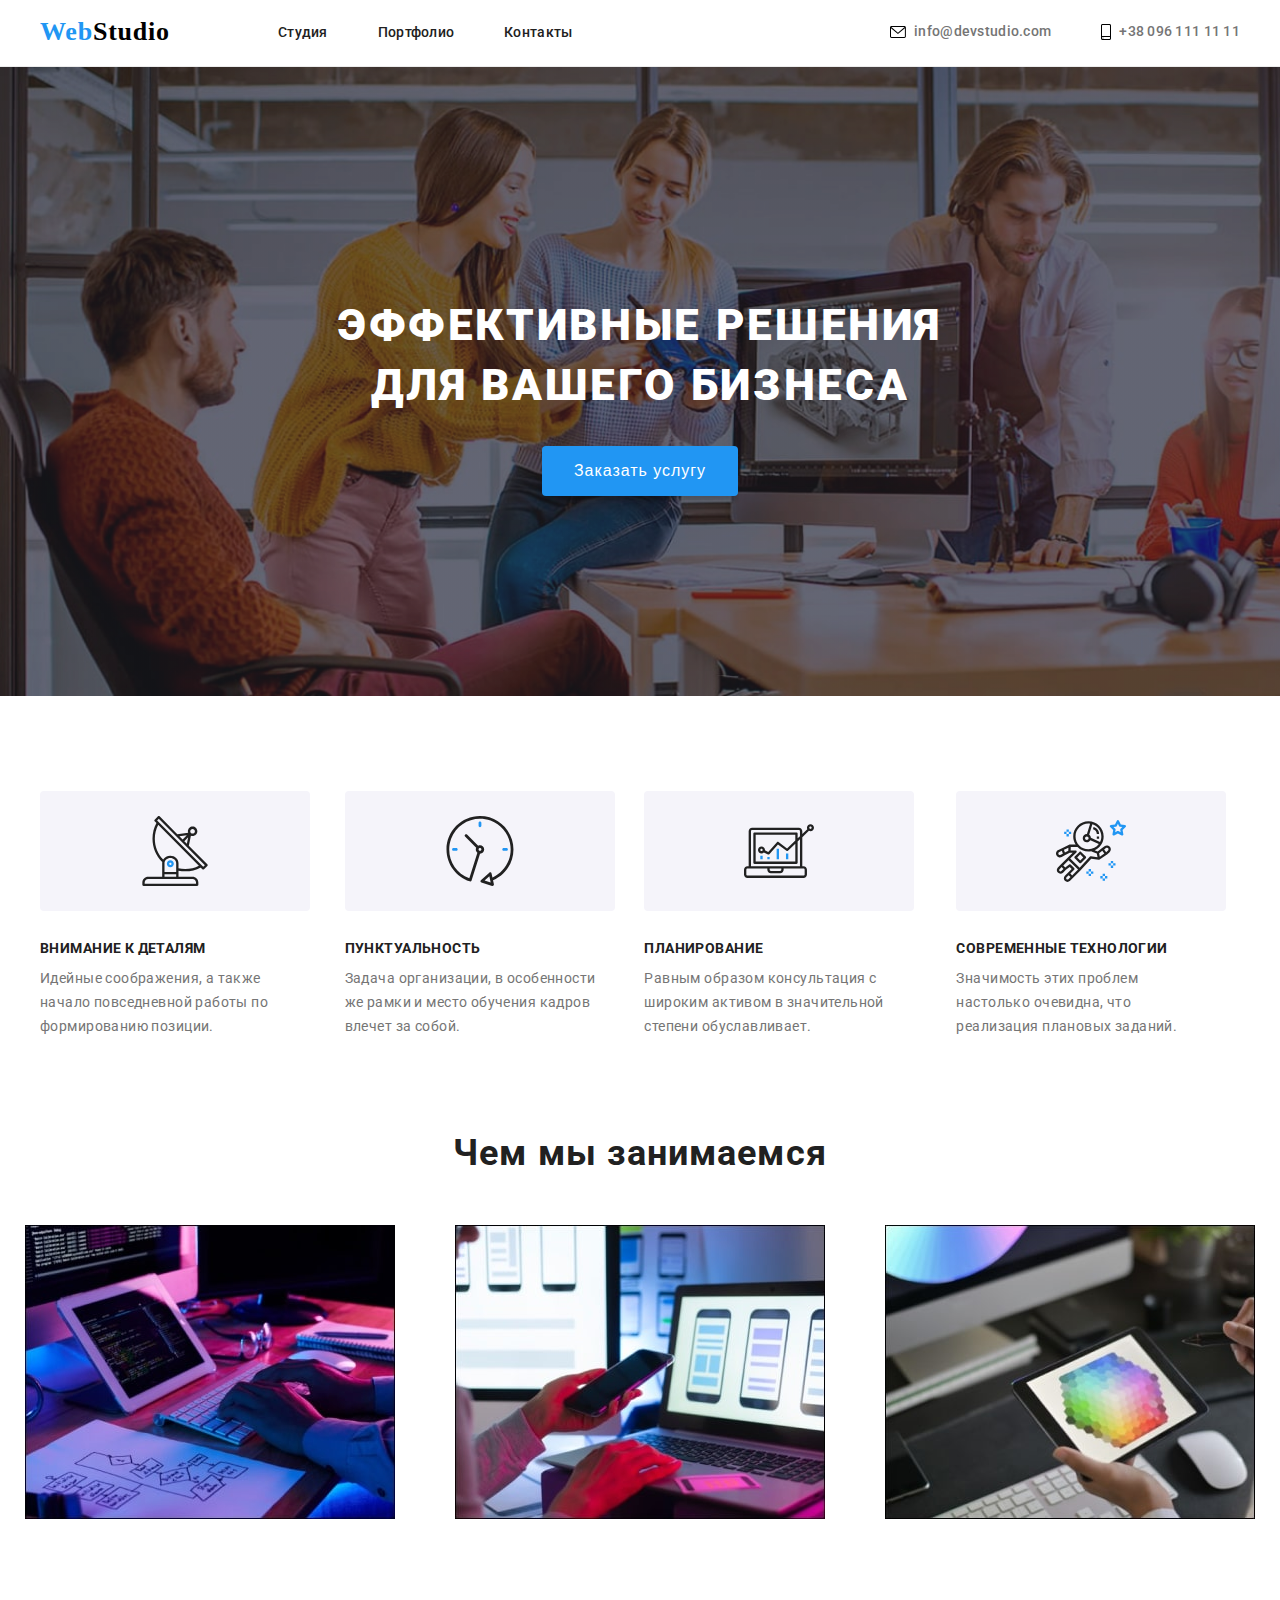
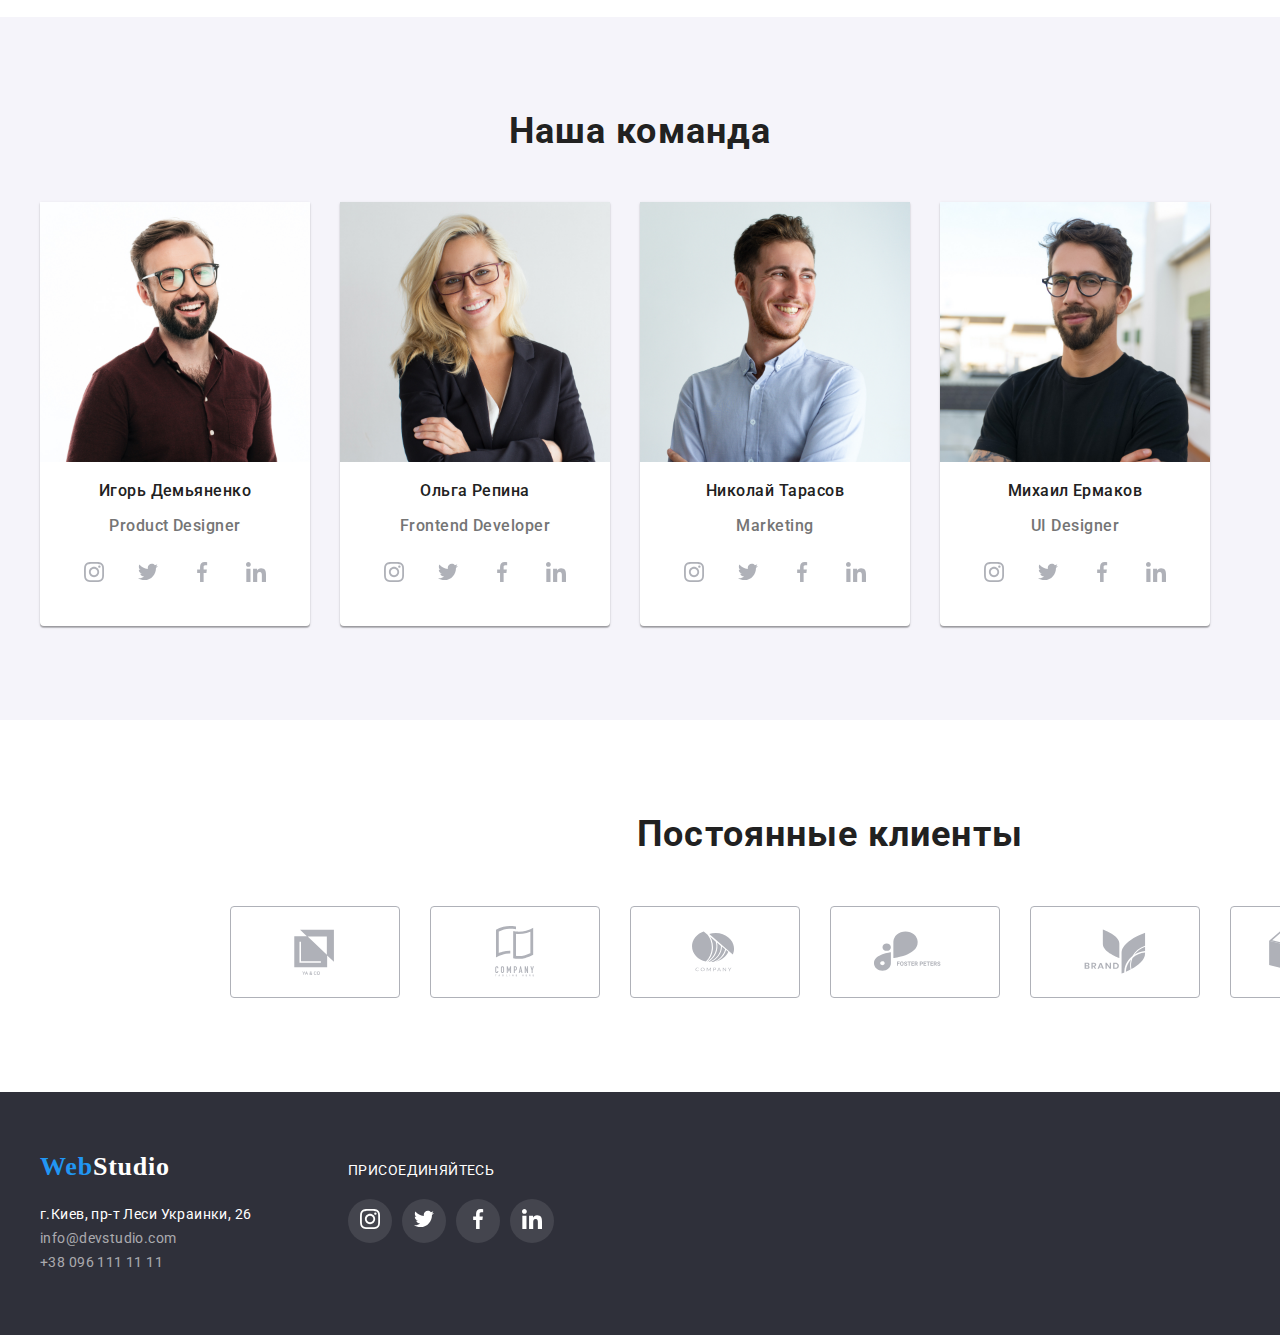
==== commit 7643608a: "fixed svg icons in header" ====
--- a/index.html
+++ b/index.html
@@ -32,22 +32,18 @@
             </nav>
             <ul class="contacts">
                 <li class="mailto">
-                    <a href="">
-                        <svg class=" mailto-logo link" width="16" height="12">
+                    <a class="contact-link link" href="mailto:info@devstudio.com"><svg class="contact-icon" width="16"
+                            height="12">
                             <use href="./img/sprite.svg#icon-envelope">
                             </use>
-                        </svg>
-                    </a>
-                    <a class="contact-link link" href="mailto:info@devstudio.com">info@devstudio.com</a>
+                        </svg>info@devstudio.com</a>
                 </li>
                 <li class="tel">
-                    <a href="">
-                        <svg class="tel-logo" width="10" height="16">
+                    <a class="contact-link link" href="tel:+380961111111"><svg class="contact-icon" width="10"
+                            height="16">
                             <use href="./img/sprite.svg#icon-smartphone">
                             </use>
-                        </svg>
-                    </a>
-                    <a class="contact-link link" href="tel:+380961111111">+38 096 111 11 11</a>
+                        </svg>+38 096 111 11 11</a>
                 </li>
             </ul>
 
--- a/css/styles.css
+++ b/css/styles.css
@@ -85,12 +85,12 @@
   margin-right: 50px;
 }
 
-.mailto-logo:hover{
+/* .mailto-logo:hover{
   fill:#2196F3
 }
 .tel-logo:hover{
   fill:#2196F3;
-}
+} */
 /* 
 {
   
@@ -128,10 +128,22 @@
 }
 .contact-link {
   color: #757575;
+  display: flex;
+  align-items: center;
+  
 }
 .link:hover {
   color: #2196f3;
 }
+.contact-link:hover .contact-icon{
+  fill:#2196f3;
+}
+.contact-icon{
+  margin-right: 8px;
+}
+/* .mailto.svg use:hover{
+  color: #2196f3;
+} */
 /*-----------------------------------------HERO----------------------------------*/
 
 .hero {
@@ -527,10 +539,11 @@
 }
 .projects-container{
   margin-bottom: 30px;
-  
-  
-  
-}
+    
+}
+.catalogue{
+margin-bottom: 64px;
+}/*because bottom project items is 30px(needed 94px summary between THAT'S A MOTHERFCKING MATH!!!))))))))*/
 .projects-item{
 width: 370px;
 height: 404px;
@@ -538,11 +551,13 @@
 top: 696px;
 background: #FFFFFF;
 border: 1px solid #EEEEEE;
+}
+.projects-item:hover{
 box-sizing: border-box;
 box-shadow: 0px 4px 4px rgba(0, 0, 0, 0.15);
 border-radius: 4px;
-
-}
+}
+
 .projects-title-text{
 text-align:left;
 padding: 20px 24px;
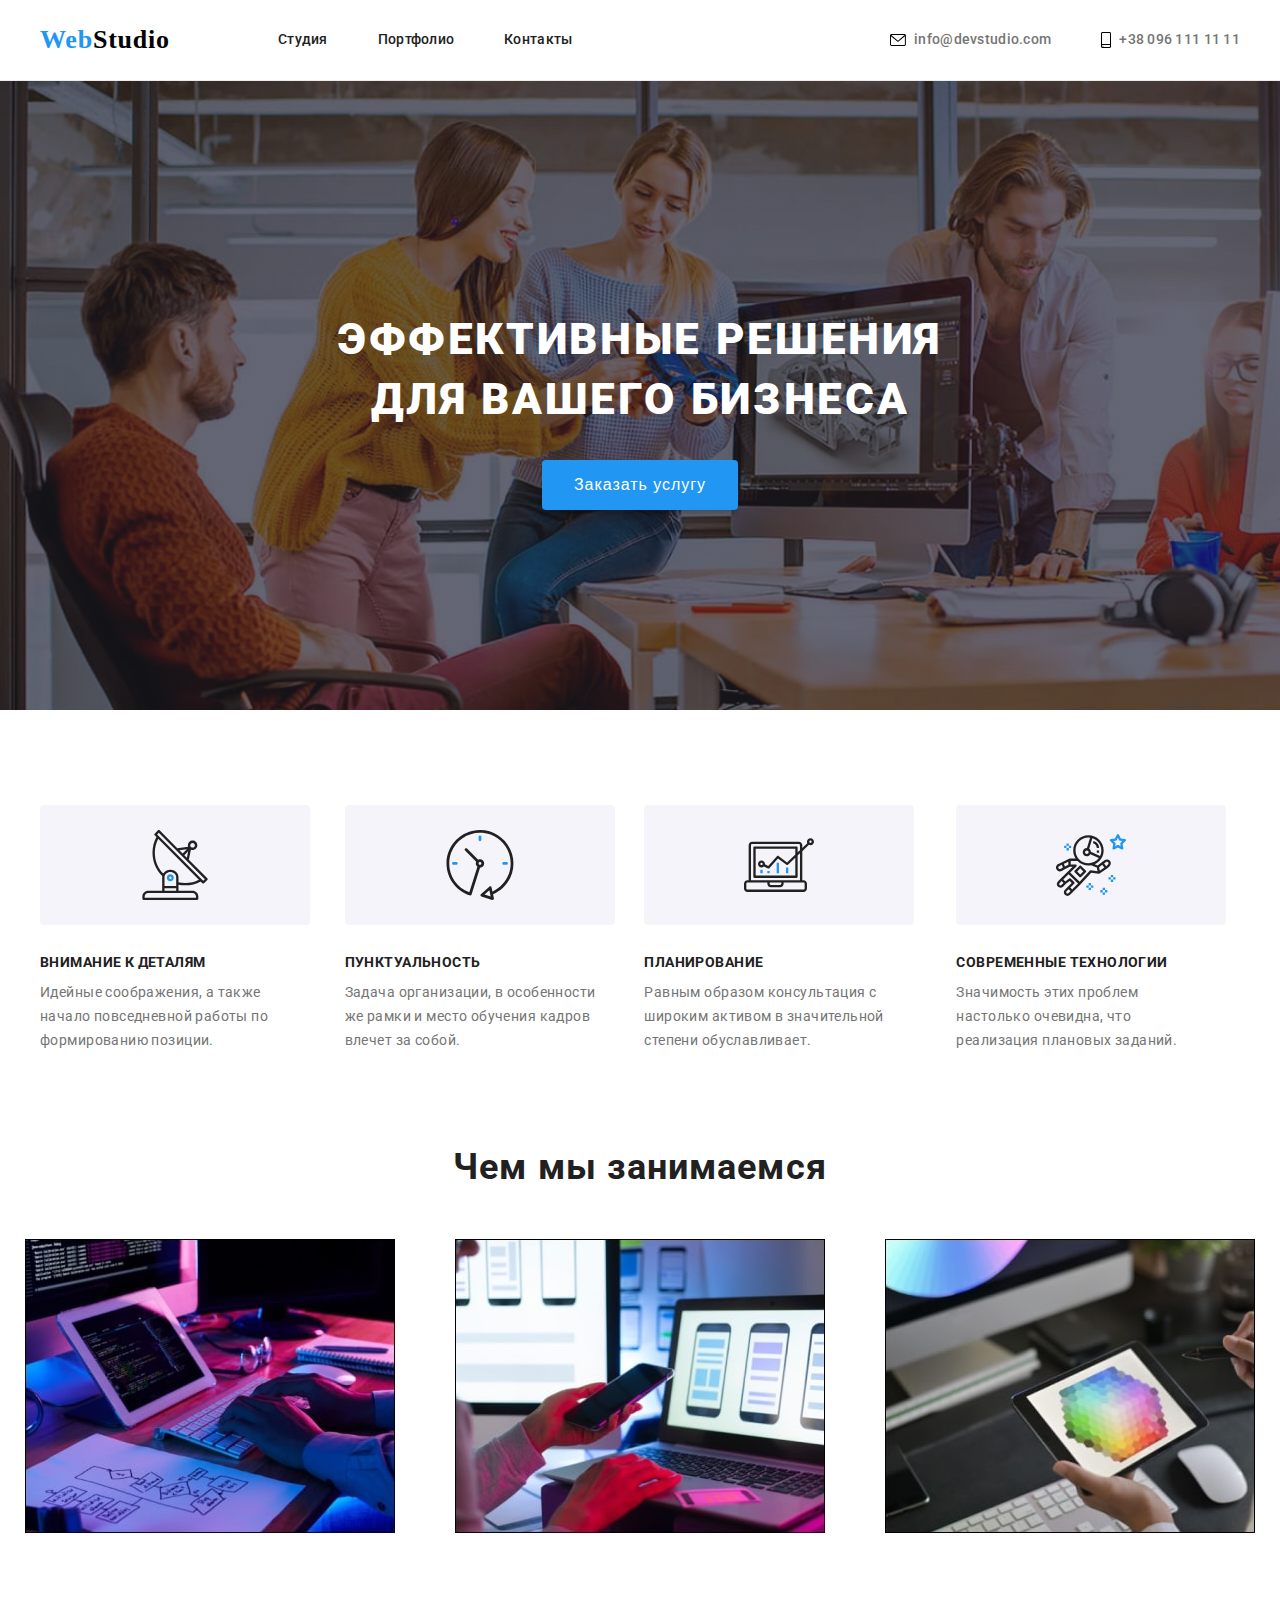
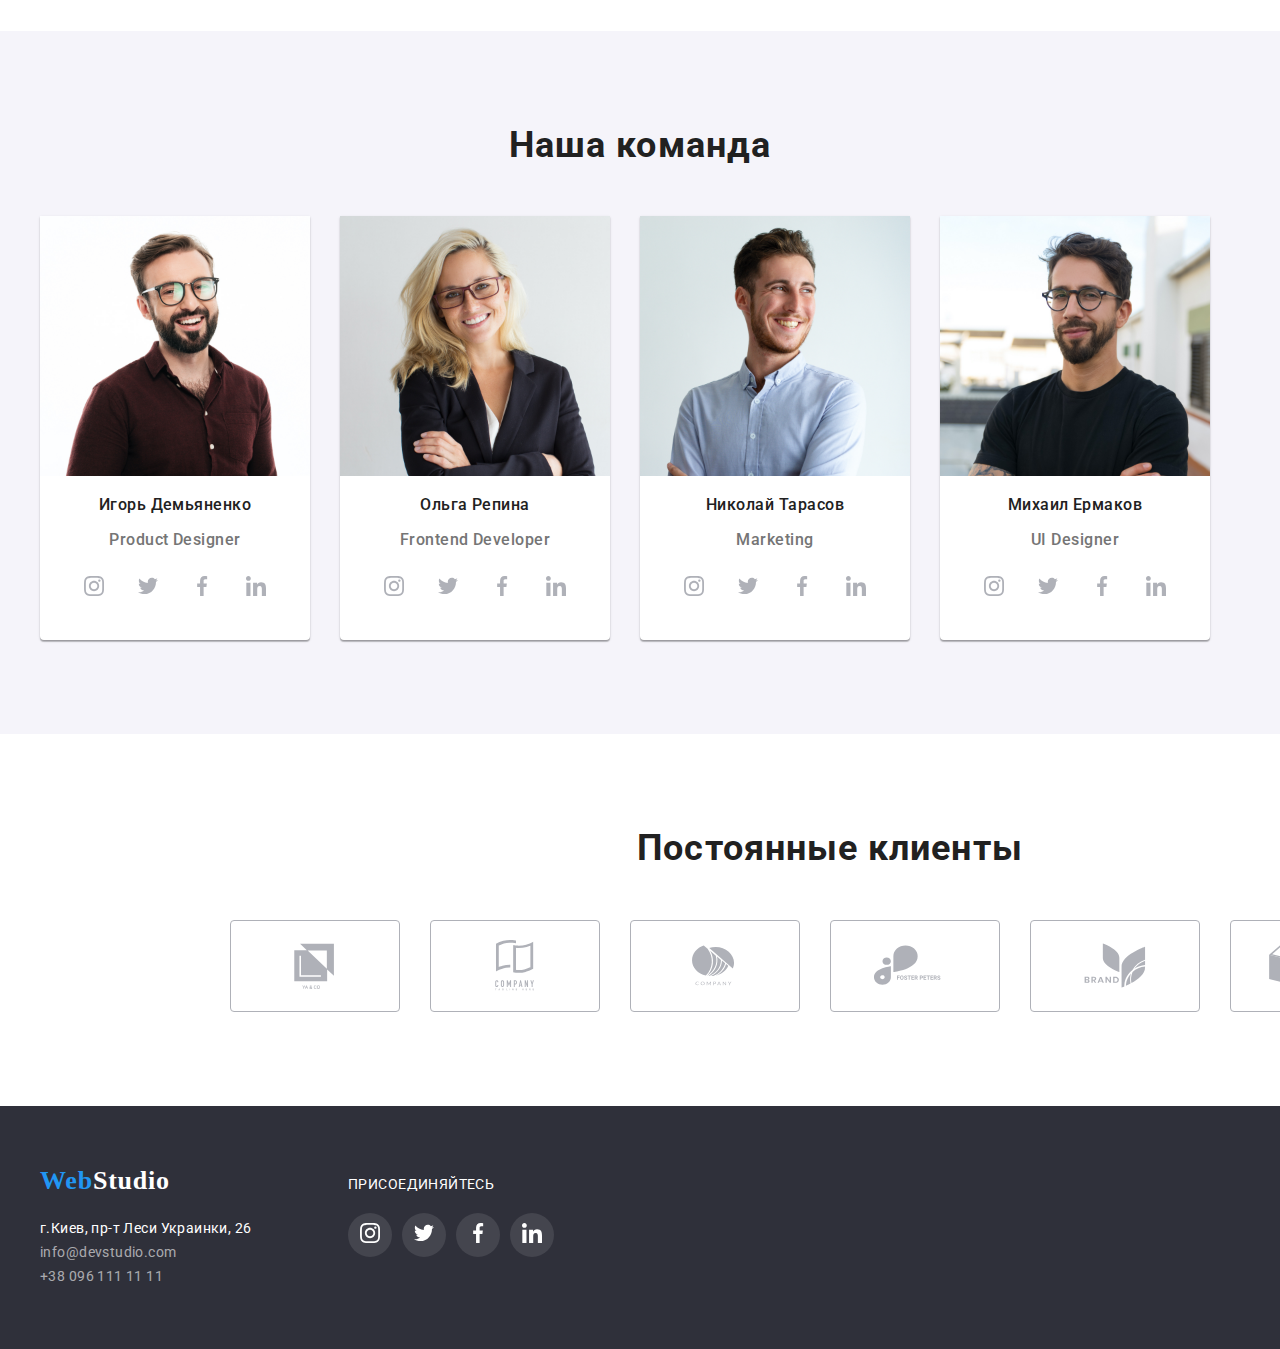
==== commit 2c9849ba: "made portfolio buttons, header paddings" ====
--- a/index.html
+++ b/index.html
@@ -58,11 +58,6 @@
         <section class="section element-padding-bottom-0">
             <div class="container">
                 <h2 class="hidden-title">Преимущества</h2>
-                <ul class="advantages-icons">
-                    <li class="adv-item-icon"></li>
-                    <li class="adv-item-icon"></li>
-                    <li class="adv-item-icon"></li>
-                    <li class="adv-item-icon"></li>
                 </ul>
                 <ul class="advantages-list">
                     <div>
--- a/css/styles.css
+++ b/css/styles.css
@@ -58,13 +58,13 @@
 }
 .nav-link {
   display: inline-block;
-  padding-top: 25px;
-  padding-bottom: 25px;
+  padding-top: 32px;
+  padding-bottom: 32px;
   padding-right: 50px;
 }
 .contacts {
   display: flex;
-  padding: 24px 0;
+  padding: 32px 0;
 }
 .mailto-logo{
   fill:#757575;
@@ -472,9 +472,10 @@
   margin:0 auto;
   margin-top: 94px;
   margin-bottom: 34px;
+  display: flex;
 }
 .filters-list{
-  display: flex;
+  
 /* margin-top: ; */
   }
 
@@ -537,25 +538,26 @@
  flex-wrap: wrap;
  justify-content: space-between;
 }
-.projects-container{
-  margin-bottom: 30px;
+/* .projects-container{
+  
     
-}
+} */
 .catalogue{
 margin-bottom: 64px;
 }/*because bottom project items is 30px(needed 94px summary between THAT'S A MOTHERFCKING MATH!!!))))))))*/
 .projects-item{
 width: 370px;
 height: 404px;
-left: 215px;
-top: 696px;
+box-sizing: border-box;
 background: #FFFFFF;
 border: 1px solid #EEEEEE;
+margin-bottom: 30px;
 }
 .projects-item:hover{
 box-sizing: border-box;
 box-shadow: 0px 4px 4px rgba(0, 0, 0, 0.15);
 border-radius: 4px;
+
 }
 
 .projects-title-text{
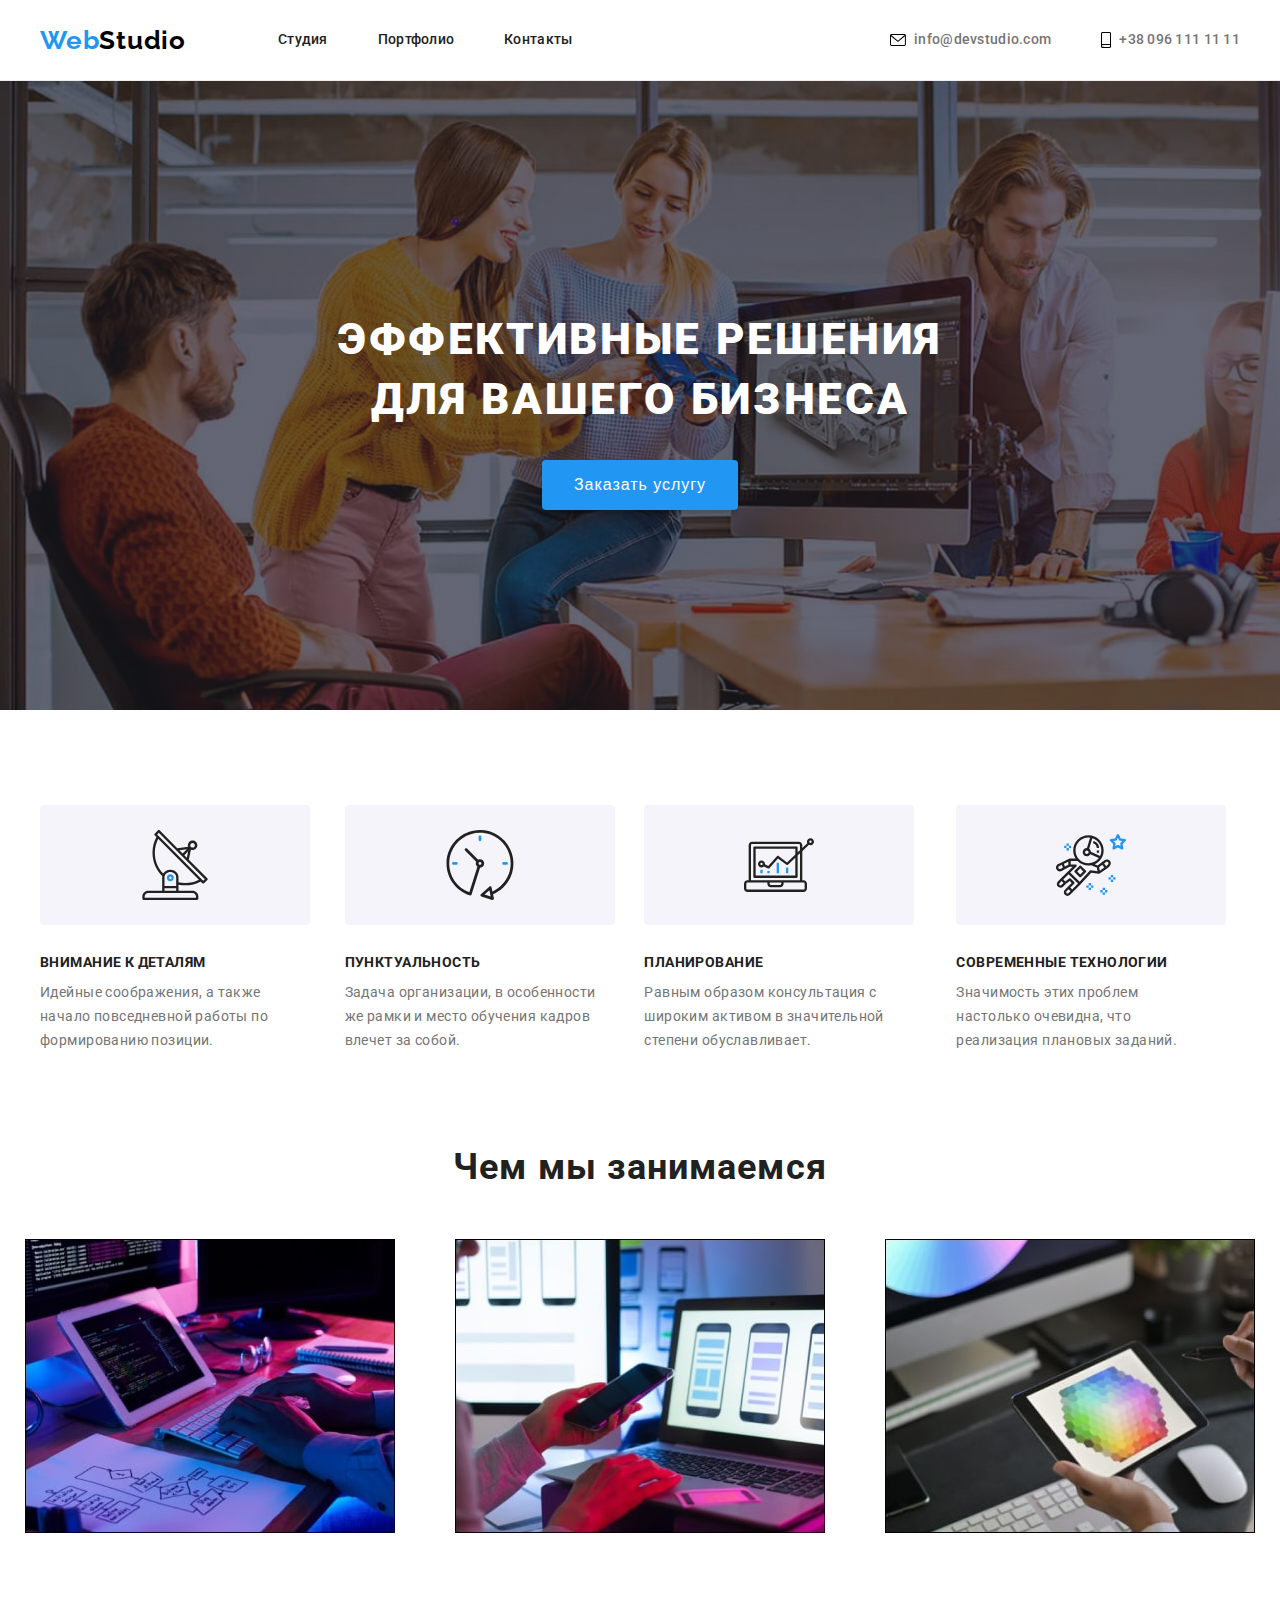
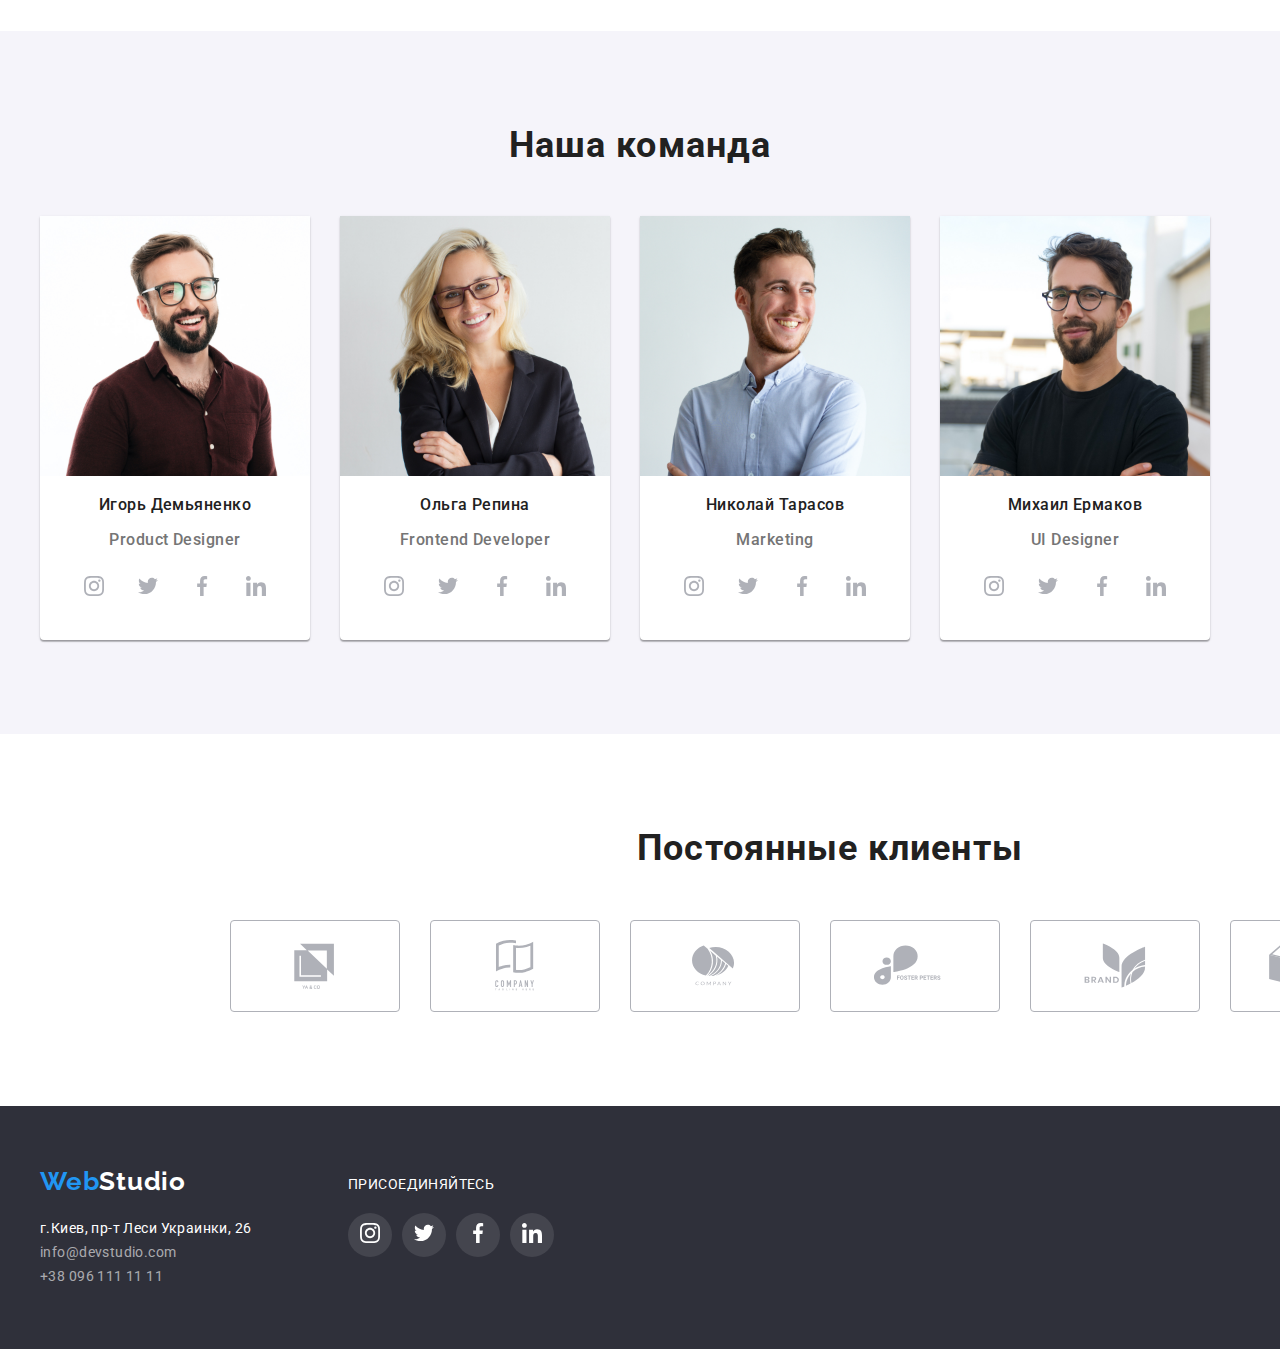
==== commit 81f039a5: "Update index.html" ====
--- a/index.html
+++ b/index.html
@@ -9,6 +9,10 @@
     <link rel="preconnect" href="https://fonts.googleapis.com" />
     <link rel="preconnect" href="https://fonts.gstatic.com" crossorigin />
     <link href="https://fonts.googleapis.com/css2?family=Roboto:wght@400;500;900&display=swap" rel="stylesheet" />
+    <link rel="preconnect" href="https://fonts.gstatic.com" />
+    <link
+        href="https://fonts.googleapis.com/css2?family=Raleway:wght@700&family=Roboto:wght@400;500;700;900&display=swap"
+        rel="stylesheet" />
     <link href="https://cdnjs.cloudflare.com/ajax/libs/modern-normalize/1.1.0/modern-normalize.min.css" />
     <link rel="stylesheet" href="./css/styles.css" />
 </head>
--- a/css/styles.css
+++ b/css/styles.css
@@ -467,12 +467,12 @@
 
 }
 .filters{
- width: 611px;
- height: 54px;
   margin:0 auto;
   margin-top: 94px;
-  margin-bottom: 34px;
-  display: flex;
+  margin-bottom: 50px;
+  display: flex;
+  justify-content: center;
+
 }
 .filters-list{
   
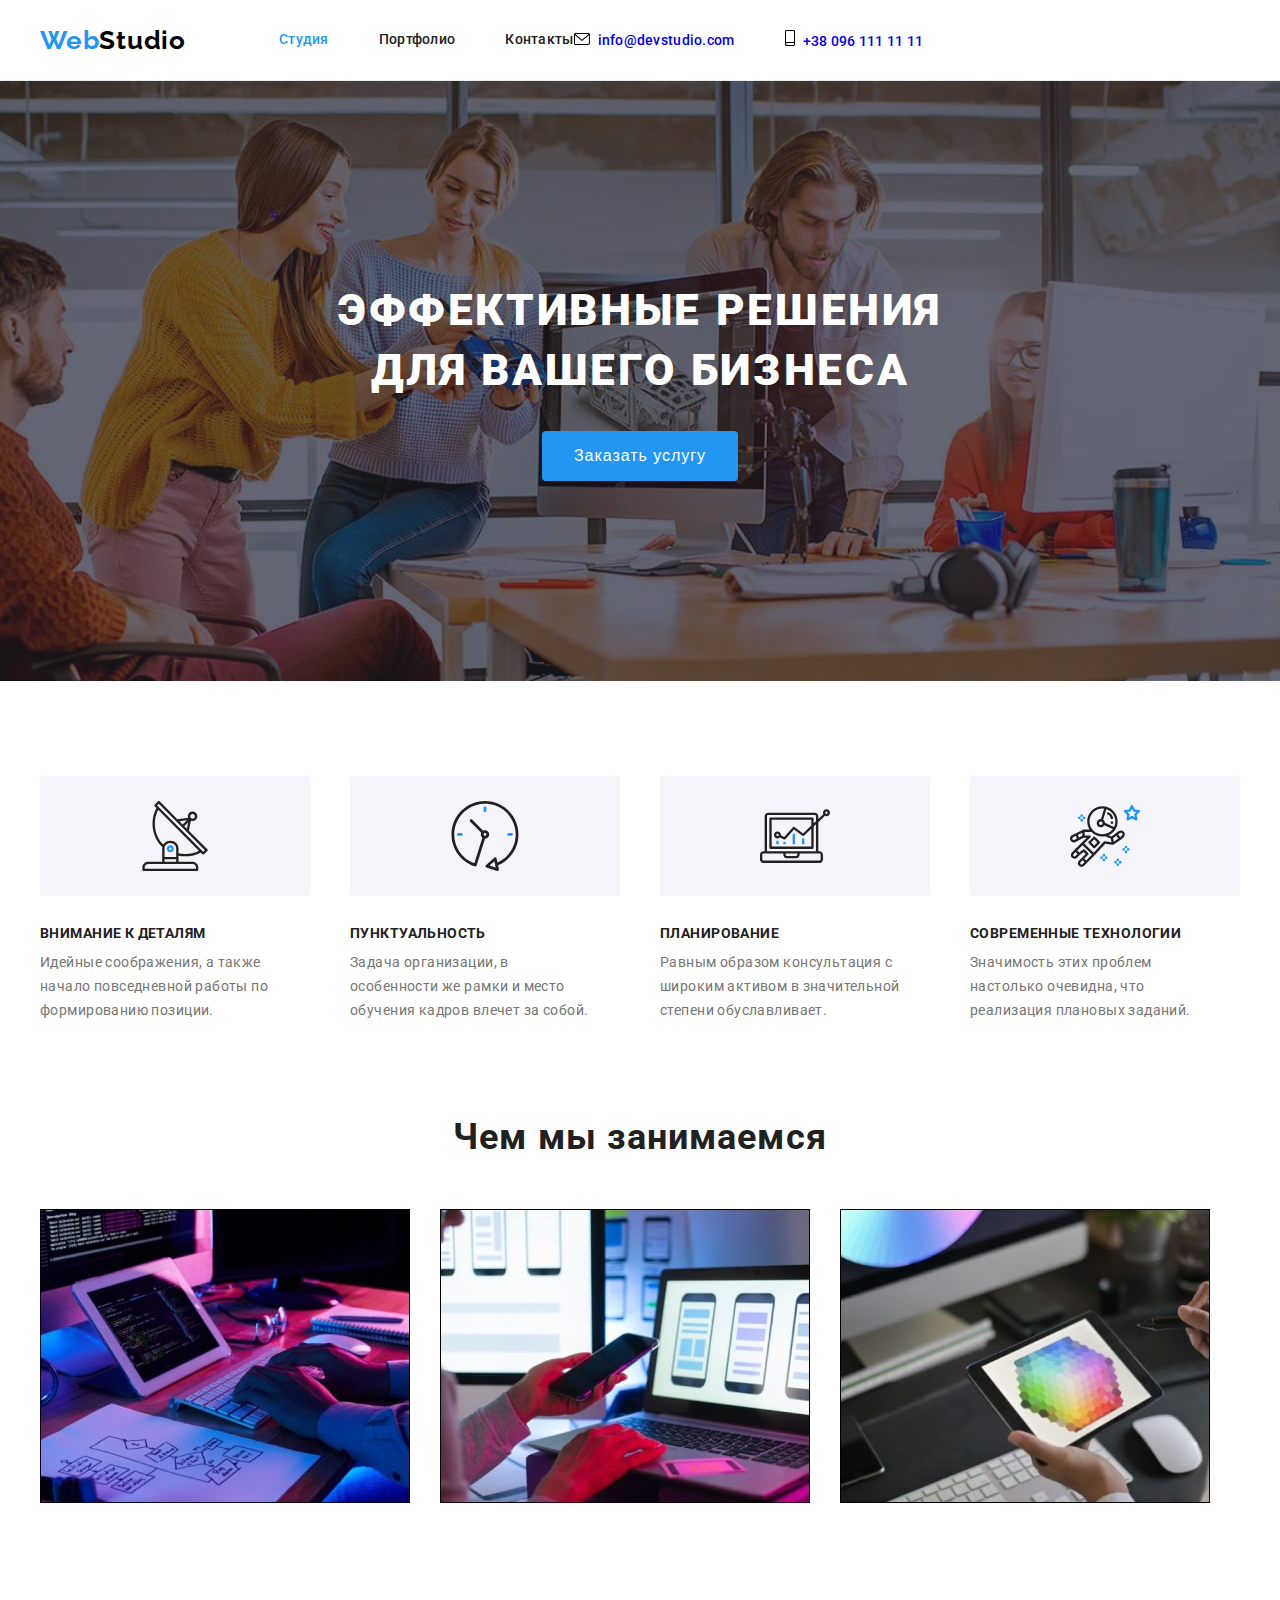
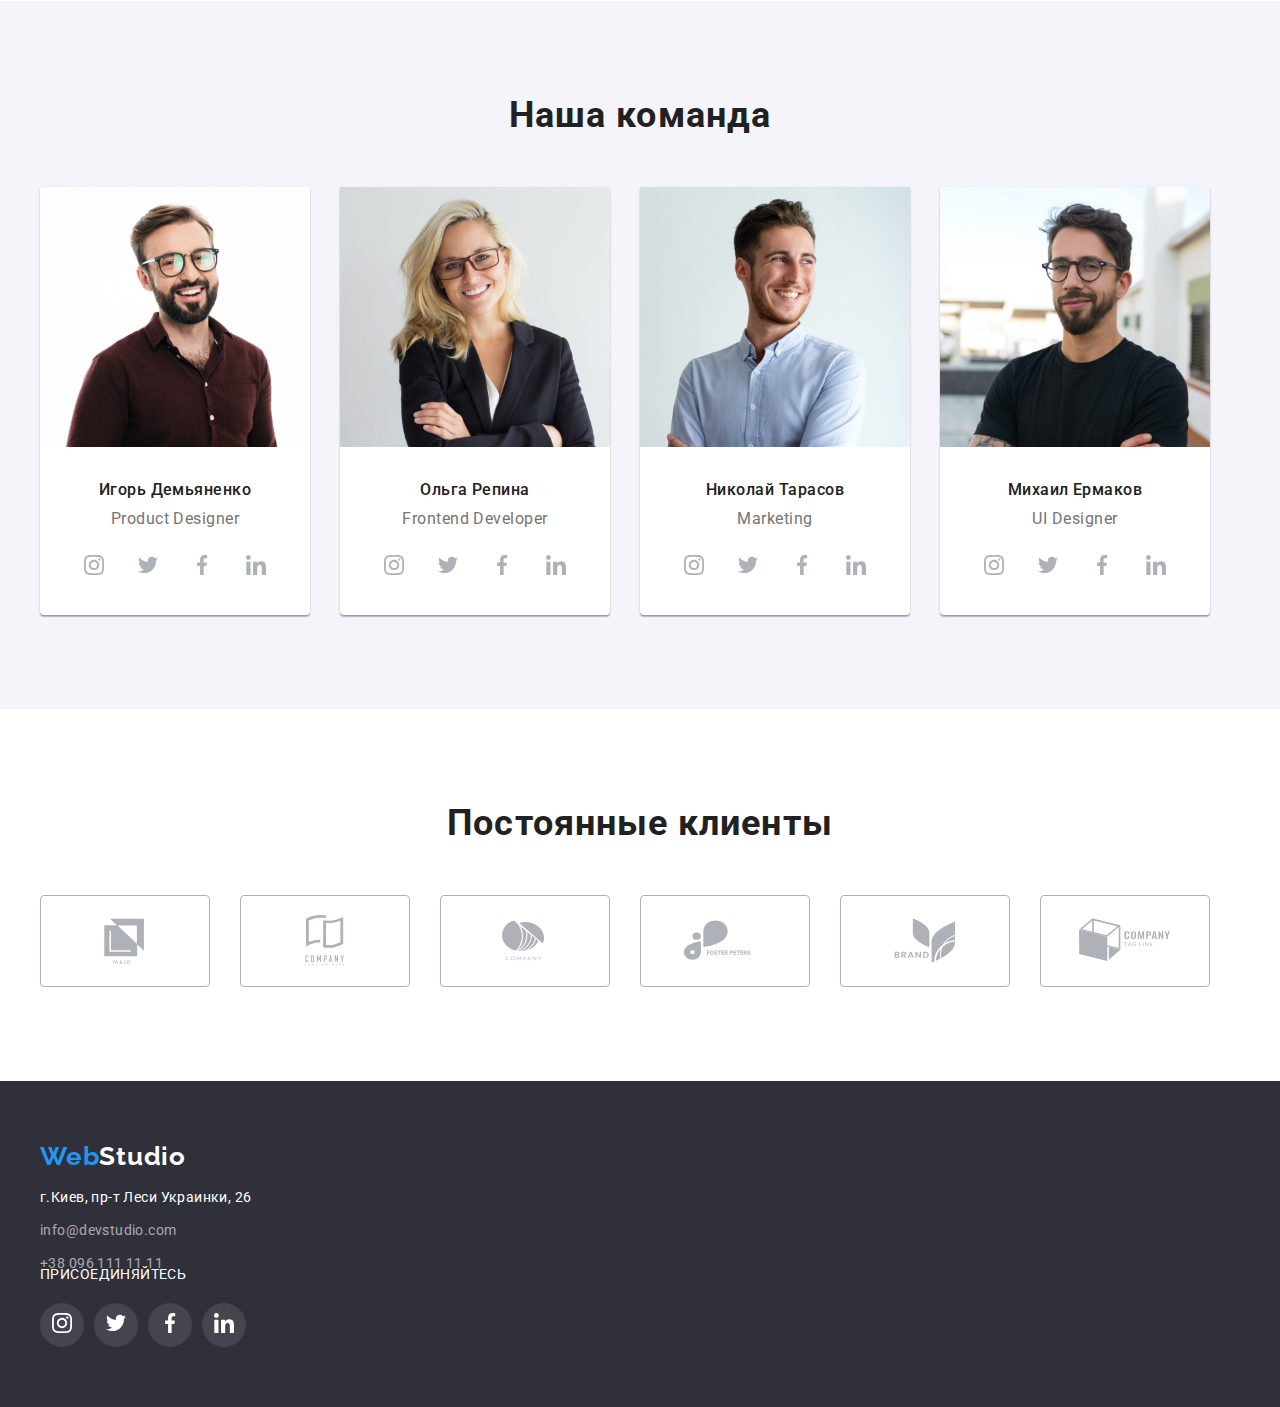
==== commit 4cf67e94: "main update before checking" ====
--- a/index.html
+++ b/index.html
@@ -18,13 +18,13 @@
 </head>
 
 <body>
-    <header class="page-header">
+    <header class="header">
         <div class="container">
-            <nav class="nav-section">
+            <nav class="nav">
                 <a lang="en" href="./index.html" class="logo">Web<span class="logo-color-black">Studio</span></a>
                 <ul class="nav-list">
                     <li class="studio">
-                        <a class="nav-link link" href="./index.html">Студия</a>
+                        <a class="nav-link link active" href="./index.html">Студия</a>
                     </li>
                     <li class="portfolio">
                         <a class="nav-link link" href="./portfolio.html">Портфолио</a>
@@ -33,24 +33,24 @@
                         <a class="nav-link link" href="#">Контакты</a>
                     </li>
                 </ul>
+
+                <ul class="contacts">
+                    <li class="mailto">
+                        <a class="contact-link link" href="mailto:info@devstudio.com"><svg class="contact-icon"
+                                width="16" height="12">
+                                <use href="./img/sprite.svg#icon-envelope">
+                                </use>
+                            </svg>info@devstudio.com</a>
+                    </li>
+                    <li class="tel">
+                        <a class="contact-link link" href="tel:+380961111111"><svg class="contact-icon" width="10"
+                                height="16">
+                                <use href="./img/sprite.svg#icon-smartphone">
+                                </use>
+                            </svg>+38 096 111 11 11</a>
+                    </li>
+                </ul>
             </nav>
-            <ul class="contacts">
-                <li class="mailto">
-                    <a class="contact-link link" href="mailto:info@devstudio.com"><svg class="contact-icon" width="16"
-                            height="12">
-                            <use href="./img/sprite.svg#icon-envelope">
-                            </use>
-                        </svg>info@devstudio.com</a>
-                </li>
-                <li class="tel">
-                    <a class="contact-link link" href="tel:+380961111111"><svg class="contact-icon" width="10"
-                            height="16">
-                            <use href="./img/sprite.svg#icon-smartphone">
-                            </use>
-                        </svg>+38 096 111 11 11</a>
-                </li>
-            </ul>
-
         </div>
     </header>
     <main>
@@ -72,8 +72,8 @@
                             </svg>
                         </li>
                         <Li class="advantages-item">
-                            <h3 class="advantages-list-title">Внимание к деталям</h3>
-                            <p class="advantages-list-text">Идейные соображения, а также начало повседневной работы по
+                            <h3 class="advantages-item-title">Внимание к деталям</h3>
+                            <p class="advantages-item-text">Идейные соображения, а также начало повседневной работы по
                                 формированию позиции.</p>
                         </li>
                     </div>
@@ -85,8 +85,8 @@
                             </svg>
                         </li>
                         <li class="advantages-item">
-                            <h3 class="advantages-list-title">Пунктуальность</h3>
-                            <p class="advantages-list-text">Задача организации, в особенности же рамки и место обучения
+                            <h3 class="advantages-item-title">Пунктуальность</h3>
+                            <p class="advantages-item-text">Задача организации, в особенности же рамки и место обучения
                                 кадров
                                 влечет за собой.</p>
                         </li>
@@ -99,8 +99,8 @@
                             </svg>
                         </li>
                         <li class="advantages-item">
-                            <h3 class="advantages-list-title">Планирование</h3>
-                            <p class="advantages-list-text">Равным образом консультация с широким активом в
+                            <h3 class="advantages-item-title">Планирование</h3>
+                            <p class="advantages-item-text">Равным образом консультация с широким активом в
                                 значительной
                                 степени
                                 обуславливает.</p>
@@ -117,8 +117,8 @@
                             </li>
 
                             <li class="advantages-item">
-                                <h3 class="advantages-list-title">Современные технологии</h3>
-                                <p class="advantages-list-text">Значимость этих проблем настолько очевидна, что
+                                <h3 class="advantages-item-title">Современные технологии</h3>
+                                <p class="advantages-item-text">Значимость этих проблем настолько очевидна, что
                                     реализация
                                     плановых
                                     заданий.</p>
@@ -129,22 +129,24 @@
         </section>
 
 
-        <section class="section whatwedo-image">
-            <h2 class="whatwedo-title title-section">Чем мы занимаемся</h2>
+        <section class="section about">
+
             <div class="container">
-                <ul class="image-list">
-                    <li class="image-list-item"><img src="./img/box/img.jpg" alt="руки печатают на клавиатуре"
+                <h2 class="title">Чем мы занимаемся</h2>
+                <ul class="about-list">
+                    <li class="about-list-item"><img src="./img/box/img.jpg" alt="руки печатают на клавиатуре"
                             width="370">
                     </li>
-                    <li class="image-list-item"><img src="./img/box/img-2.jpg" alt="телефон и ноутбук" width="370"></li>
-                    <li class="image-list-item"><img src="./img/box/img-3.jpg" alt="планшет в руках" width="370"></li>
+                    <li class="about-list-item"><img src="./img/box/img-2.jpg" alt="телефон и ноутбук" width="370">
+                    </li>
+                    <li class="about-list-item"><img src="./img/box/img-3.jpg" alt="планшет в руках" width="370"></li>
                 </ul>
             </div>
         </section>
 
         <section class="section team">
             <div class="container">
-                <h2 class="team-title title-section">Наша команда</h2>
+                <h2 class="team-title title">Наша команда</h2>
                 <ul class="team-list">
                     <li class="team-item">
                         <img src="./img/team_cards/img.jpg" alt="Фото Игоря Демьяненко" width="270">
@@ -314,7 +316,7 @@
             </div>
         </section>
         <section class="container clients">
-            <h2 class="margin-title-clients title-section">Постоянные клиенты</h2>
+            <h2 class="margin-title-clients title">Постоянные клиенты</h2>
             <ul class="client-list">
                 <li class="clients-list-item">
                     <a href="clients-item-logo">
@@ -367,17 +369,20 @@
             </ul>
         </section>
     </main>
-    <footer class="footer">
+    <footer class="footer-nav-list">
         <div class="container">
-            <ul class="footer-nav-list">
-                <li lang="en"><a href="./index.html" class="logo">Web<span class="logo-color-white">Studio</span></a>
-                </li>
-                <li class="footer-list-item">
-                    <address class="adress">г.Киев, пр-т Леси Украинки, 26</address>
-                </li>
-                <li class=""><a href="mailto:info@devstudio.com" class="footer-nav">info@devstudio.com</a></li>
-                <li class=""><a href="tel:+380961111111" class="footer-nav">+38 096 111 11 11</a></li>
-            </ul>
+            <a href="./index.html" class="footer_logo">Web<span class="logo-color-white">Studio</span></a>
+            <address class="adress">
+                <p class="adress-name">г.Киев, пр-т Леси Украинки, 26</p>
+                <ul class="">
+                    <li class="footer-contacts-item"><a href="mailto:info@devstudio.com"
+                            class="footer-contacts">info@devstudio.com</a></li>
+                    <li class="footer-contacts-item"><a href="tel:+380961111111" class="footer-contacts">+38 096 111
+                            11
+                            11</a></li>
+                </ul>
+            </address>
+
             <div class="join-us">
                 <p class="join-us-text">присоединяйтесь</p>
                 <ul class="join-us-social-list">
--- a/css/styles.css
+++ b/css/styles.css
@@ -10,101 +10,367 @@
 a {
   text-decoration: none;
 }
+:root {
+  --black-color: black;
+  --primary-title-color: #212121;
+  --secondary-text-color: #757575;
+  --white-text-color: #ffffff;
+  --main-blue-color: #188ce8;
+  --akcent: #2196f3;
+  --background-color: #f5f4fa;
+  --dark-background: #2f303a;
+}
 .section {
-  padding: 94px 0;
+  padding-top: 94px;
+  padding-bottom: 94px;
 }
 .container {
   width: 1200px;
   padding: 0px 15px;
   margin: 0 auto;
 }
-.page-header {
+.header {
   border-bottom: 1px solid #ececec;
-
-}
-.page-header .container {
+}
+.header .container {
   display: flex;
   justify-content: space-between;
 }
 .site-nav :focus {
-  color: #2196f3;
-}
-.site-nav:hover {
-}
+  color: var(--akcent);
+}
+
 h1 h2 h3 h4 h5 p {
   margin: 0;
   padding: 0;
 }
+.title {
+  font-weight: 700;
+  font-size: 36px;
+  line-height: 1.16;
+  text-align: center;
+  letter-spacing: 0.03em;
+  color: var(--primary-title-color);
+  margin: 0;
+  margin-bottom: 50px;
+}
+
 /*------------------------------------------HEADER----------------------------*/
-.header-link {
+.logo {
+  font-family: Raleway, Oleo-Script;
+  font-weight: 700;
+  font-size: 26px;
+  line-height: 1.19;
+  letter-spacing: 0.03em;
+  color: var(--akcent);
+
+  display: inline-block;
+  margin-right: 93px;
+}
+
+.logo-color-black {
+  color: var(--black-color);
+}
+.nav {
+  display: flex;
+  align-items: center;
+}
+.nav-list {
+  display: flex;
+}
+
+.nav-link {
+  display: inline-block;
+  padding-top: 32px;
+  padding-bottom: 32px;
+  color: var(--primary-title-color);
+}
+.nav-list li:not(:last-child) a {
+  margin-right: 50px;
+}
+.contacts {
+  display: flex;
+  align-items: center;
+}
+.contacts-item {
+  color: var(--secondary-text-color);
+}
+.mailto {
+  margin-left: auto;
+  margin-right: 50px;
+}
+.mailto-logo {
+  fill: var(--secondary-text-color);
+  display: flex;
+  align-items: center;
+  justify-content: center;
+}
+
+.tel {
+  margin-left: auto;
+}
+.tel-logo {
+  fill: var(--secondary-text-color);
+  display: flex;
+  align-items: center;
+  justify-content: center;
+}
+.link {
   font-weight: 500;
   font-size: 14px;
   line-height: 1.14;
   letter-spacing: 0.02em;
-
-  color: #212121;
-}
-
-.logo {
+}
+.link:hover,
+:focus {
+  color: var(--akcent);
+}
+.contact-link:hover .contact-icon {
+  fill: var(--akcent);
+}
+
+.contact-icon {
+  margin-right: 8px;
+}
+.active {
+  position: relative;
+  color: var(--akcent);
+}
+/*-----------------------------------------HERO----------------------------------*/
+.hero {
+  padding: 200px 0;
+  align-items: center;
+  background-image: linear-gradient(
+      rgba(47, 48, 58, 0.4),
+      rgba(47, 48, 58, 0.4)
+    ),
+    url(../img/Background-images/Img-min.jpg);
+  background-repeat: no-repeat;
+  background-position: center;
+  background-size: cover;
+}
+
+.hero-title {
+  margin: auto;
+  font-weight: 900;
+  font-size: 44px;
+  line-height: 1.36;
+  text-align: center;
+  letter-spacing: 0.06em;
+  text-transform: uppercase;
+  color: var(--white-text-color);
+  max-width: 693px;
+  margin-bottom: 30px;
+}
+.hero-btn {
+  display: block;
+  margin: auto;
+  font-size: 16px;
+  line-height: 1.87;
+  letter-spacing: 0.06em;
+  background: var(--akcent);
+  box-shadow: 0px 4px 4px rgba(0, 0, 0, 0.15);
+  border-radius: 4px;
+  border: none;
+  padding: 10px 32px;
+  cursor: pointer;
+  color: var(--white-text-color);
+  text-align: center;
+}
+.hero-btn:hover {
+  background: var(--main-blue-color);
+}
+.hero-btn:focus {
+  background: var(--main-blue-color);
+}
+
+/*------------------------ADVANTAGES(преимущества(hidden))-------------------------------*/
+.hidden-title {
+  width: 1px;
+  height: 1px;
+  overflow: hidden;
+  opacity: 0;
+  margin: 0;
+}
+
+.advantages-list {
+  display: flex;
+  justify-content: space-between;
+}
+.advantages-item {
+  padding: 0;
+  width: 270px;
+}
+.element-padding-bottom-0 {
+  padding-bottom: 0;
+}
+
+.adv-logo-item {
+  width: 270px;
+  height: 120px;
+  left: 815px;
+  top: 774px;
+  background: #f5f4fa;
+  border-radius: 4px;
+  display: flex;
+  align-items: center;
+  justify-content: center;
+}
+.advantages-item-title {
+  font-weight: 700px;
+  font-size: 14px;
+  line-height: 1.14;
+  letter-spacing: 0.03em;
+  text-transform: uppercase;
+  color: var(--primary-title-color);
+  margin-top: 30px;
+  margin-bottom: 10px;
+}
+.advantages-item-text {
+  display: block;
+  display: flex;
+  font-size: 14px;
+  line-height: 1.71;
+  text-align: left;
+  letter-spacing: 0.03em;
+  color: var(--secondary-text-color);
+  margin: 0 30px 0 0;
+}
+/*---------------------------------WHATWEDO--------------------------------------*/
+.about {
+  margin: 0;
+}
+
+.about-list {
+  display: flex;
+}
+
+.about-list-item:not(:last-child) {
+  margin-right: 30px;
+}
+/*-------------------------------------TEAM------------------------------------*/
+.team {
+  background: var(--background-color);
+}
+
+.team-list {
+  display: flex;
+}
+.team-item {
+  width: 270px;
+  height: 428px;
+  background: #ffffff;
+  box-shadow: 0px 1px 3px rgba(0, 0, 0, 0.12), 0px 1px 1px rgba(0, 0, 0, 0.14),
+    0px 2px 1px rgba(0, 0, 0, 0.2);
+  border-radius: 0px 0px 4px 4px;
+}
+.team-item:not(:last-child) {
+  margin-right: 30px;
+}
+.team-item img {
+  margin-bottom: 30px;
+}
+.title-text {
+  text-align: center;
+}
+.team-item-title,
+.team-item-text {
+  font-size: 16px;
+  line-height: 1.18;
+  letter-spacing: 0.03em;
+  margin: 0;
+}
+.team-item-title {
+  font-weight: 500;
+  margin-bottom: 10px;
+  color: var(--primary-title-color);
+}
+
+.team-item-text {
+  font-weight: 400;
+  color: var(--secondary-text-color);
+}
+
+.social-item {
+  width: 44px;
+  height: 44px;
+  border-radius: 50%;
+  display: flex;
+  justify-content: center;
+  align-items: center;
+}
+
+.social-link {
+  margin: 0 auto;
+  display: block;
+  width: 100%;
+  height: 100%;
+  border-radius: 50%;
+  background-color: var(--white-text-color);
+  display: flex;
+  align-items: center;
+  justify-content: center;
+}
+.logo-icon use {
+  fill: #afb1b8;
+}
+.social-item:hover use,
+.social-item:hover {
+  background: var(--akcent);
+  fill: var(--white-text-color);
+}
+.social-item:not(:last-child) {
+  margin-right: 10px;
+}
+
+.team-social-list {
+  margin: 16px 32px 30px 32px;
+  display: flex;
+  justify-content: center;
+}
+.social-link {
+  display: flex;
+  align-items: center;
+  justify-content: center;
+}
+
+/* ------------------------------CLIENTS-----------------------------------------*/
+.clients {
+  width: 1200px;
+  height: 184px;
+
+  margin: 94px auto;
+}
+
+.client-list {
+  display: flex;
+  justify-content: center;
+}
+
+.clients-logo {
+  width: 170px;
+  height: 92px;
+  border: 1px solid #afb1b8;
+  box-sizing: border-box;
+  border-radius: 4px;
+  display: flex;
+  align-items: center;
+  justify-content: center;
+  fill: #afb1b8;
+  margin-right: 30px;
+  padding: 16px 32px;
+}
+
+.clients-logo:hover {
+  fill: var(--akcent);
+  border-color: var(--akcent);
+}
+
+/* ------------------------------FOOTER-----------------------------------------*/
+.footer_logo {
   display: inline-block;
-  margin-right: 93px;
-}
-.nav-section {
-  display: flex;
-  align-items: center;
-}
-.nav-list {
-  display: flex;
-}
-.nav-link {
-  display: inline-block;
-  padding-top: 32px;
-  padding-bottom: 32px;
-  padding-right: 50px;
-}
-.contacts {
-  display: flex;
-  padding: 32px 0;
-}
-.mailto-logo{
-  fill:#757575;
-  display: flex;
-  align-items: center;
-  justify-content: center;
-}
-.tel-logo{
-  fill:#757575;
-  display: flex;
-   align-items: center;
-  justify-content: center;
-}
-
-
-.mailto {
-  margin-left: auto;
-  margin-right: 50px;
-}
-
-/* .mailto-logo:hover{
-  fill:#2196F3
-}
-.tel-logo:hover{
-  fill:#2196F3;
-} */
-/* 
-{
-  
-  display: flex;
-  margin-bottom: 0;
-
-} */
-.tel {
-  margin-left: auto;
-}
-.page-header {
-  background: #ffffff;
-}
-.logo {
+}
+.footer_logo {
   font-family: Raleway;
   font-style: normal;
   width: 145px;
@@ -113,477 +379,190 @@
   font-size: 26px;
   line-height: 1.19;
   letter-spacing: 0.03em;
-  color: #2196f3;
-}
-.logo-color-black {
-  color: black;
-}
-.link {
-  font-family: Roboto, sans-serif;
-  font-weight: 500;
+  color: var(--akcent);
+}
+.adress {
+  width: 231px;
+  height: 81px;
+  font-style: normal;
+  font-weight: normal;
   font-size: 14px;
-  line-height: 1.14;
-  letter-spacing: 0.02em;
-  color: #212121;
-}
-.contact-link {
-  color: #757575;
-  display: flex;
-  align-items: center;
-  
-}
-.link:hover {
-  color: #2196f3;
-}
-.contact-link:hover .contact-icon{
-  fill:#2196f3;
-}
-.contact-icon{
-  margin-right: 8px;
-}
-/* .mailto.svg use:hover{
-  color: #2196f3;
-} */
-/*-----------------------------------------HERO----------------------------------*/
-
-.hero {
-  padding: 200px 0;
-  display: flex;
-  flex-direction: column;
-  align-items: center;
-}
-.hero-title {
-  font-weight: 900;
-  font-size: 44px;
-  line-height: 1.36;
-  text-align: center;
-  letter-spacing: 0.06em;
-  text-transform: uppercase;
-  color: #ffffff;
-  max-width: 693px;
-  margin-bottom: 30px;
-}
-.hero-btn {
-  font-size: 16px;
-  line-height: 1.87;
-  letter-spacing: 0.06em;
-  background: #2196f3;
-  box-shadow: 0px 4px 4px rgba(0, 0, 0, 0.15);
-  border-radius: 4px;
-  border: none;
-  padding: 10px 32px;
-  cursor: pointer;
-  color: #ffffff;
-  text-align: center;
-}
-.hero-btn:hover {
-  background: #188ce8;
-}
-.hero {
-  background-image:linear-gradient(rgba(47, 48, 58, 0.4),rgba(47, 48, 58, 0.4)), url(../img/Background-images/Img-min.jpg);
-  background-repeat: no-repeat
-  background-position:center;
-  background-size:cover;
-}
-/*------------------------ADVANTAGES(преимущества(hidden))-------------------------------*/
-.hidden-title {
-  width: 1px;
-  height: 1px;
-  overflow: hidden;
-  opacity: 0;
-  margin: 0;
-}
-
-.advantages-list {
-  display: flex;
-  justify-content: center;
-  align-items: center;
-}
-.advantages-item {
-  padding: 0;
-  display: block;
-}
-.element-padding-bottom-0 {
-  padding-bottom: 0;
-}
-
-.adv-logo-item{
-width: 270px;
-height: 120px;
-left: 815px;
-top: 774px;
-background: #F5F4FA;
-border-radius: 4px;
-display: flex;
-align-items: center;
-justify-content: center;
-}
-.advantages-list-title {
+  line-height: 1.71;
+  letter-spacing: 0.03em;
+  color: var(--white-text-color);
+}
+.adress-name {
+  margin-bottom: 9px;
+}
+.footer-nav-list {
+  display: flex;
+  padding: 60px 0;
+  background: var(--dark-background);
+}
+.logo-color-white {
+  color: var(--white-text-color);
+}
+.footer-contacts {
+  font-style: normal;
+  font-weight: normal;
+  font-size: 14px;
+  line-height: 1.71;
+  letter-spacing: 0.03em;
+  color: rgba(255, 255, 255, 0.6);
+}
+.footer-contacts-item {
+  margin-bottom: 9px;
+}
+.join-us {
+  width: 206px;
+  height: 80px;
+  margin: 0;
+}
+
+.footer .container {
+  display: flex;
+}
+.join-us-text {
   font-family: Roboto, sans-serif;
   font-weight: 700px;
   font-size: 14px;
   line-height: 1.14;
   letter-spacing: 0.03em;
   text-transform: uppercase;
-  color: #212121;
-  margin-top: 30px;
-  margin-bottom: 10px;
-}
-.advantages-list-text {
-  display: block;
-  display:flex;
-  font-family: Roboto, sans-serif;
-  font-size: 14px;
-  line-height: 1.71;
-  text-align:left;
-  letter-spacing: 0.03em;
-  color: #757575;
-  margin:0 30px 0 0;
-}
-/*---------------------------------WHATWEDO--------------------------------------*/
-.whatwedo-title{
-  /* margin-bottom:0; */
-  margin-top: 0;
-}
-.whatwedo-image {
-  margin-bottom: 0;
-  margin-top: 0;
-}
-.image-list {
-  display: flex;
-  justify-content: center;
-  align-items: center;
-}
-.image-list-item {
-  padding: 0 30px;
-}
-
-/*-------------------------------------TEAM------------------------------------*/
-.team {
-  background: #f5f4fa;
-}
-.team-title{
-  margin-top: 0;
-}
-.title-section {
-  font-family: Roboto, sans-serif;
-  font-weight: 700px;
-  font-style: normal;
-  font-size: 36px;
-  line-height: 1.16;
-  text-align: center;
-  letter-spacing: 0.03em;
-  color: #212121;
-  margin-bottom: 50px;
-}
-.team-list {
-  display: flex;
-}
-.team-item-title,
-.team-item-text {
-  font-family: Roboto, sans-serif;
-  font-weight: 500;
-  font-size: 16px;
-  line-height: 1.18;
-  letter-spacing: 0.03em;
-  color: #212121;
-}
-.team-item-text {
-  font-weight: 400px;
-  color: #757575;
-  margin-bottom: 16px;
-}
-.team-item {
-  background: #ffffff;
-  margin-right: 30px;
-  box-shadow: 0px 1px 3px rgba(0, 0, 0, 0.12), 0px 1px 1px rgba(0, 0, 0, 0.14),
-    0px 2px 1px rgba(0, 0, 0, 0.2);
-  border-radius: 0px 0px 4px 4px;
-}
-.title-text {
-  text-align: center;
-}
-.team-social-list{
-
-}
-.social-item{
-  width: 44px;
-  height: 44px;
-  border-radius: 50%;
-  display: flex;
-  justify-content: center;
-  align-items: center;
-  
-}
-
-.social-link{
-margin:0 auto;
-display: block;
-width: 100%;
-height: 100%;
-border-radius: 50%;
-background-color: #ffffff;
-display: flex;
-align-items: center;
-justify-content: center;
-
-}
-.logo-icon use{
-fill:#AFB1B8;
-}
-.social-item:hover use,
-.social-item:hover{
-  background: #2196F3;
-  fill:#ffffff;
-}
-.social-item:not(:last-child){
-  margin-right: 10px;
-}
-
-.team-social-list{
-  margin: 16px 32px 30px 32px;
-  display: flex;
-  justify-content: center;
-}
-.social-link{
-  display: flex;
-  align-items: center;
-  justify-content: center;
-}
-
-/* ------------------------------CLIENTS-----------------------------------------*/
-  .clients{
-    width: 1200px;
-    height: 184px;
-    margin:94px 215px;
-    
-  }
-  .margin-title-clients{
-    margin-top: 0;
-  }
-  .client-list{
-    display: flex;
-    justify-content: center;
-  }
-  /* .clients-list-item{
-    margin:;
-  } */
-  .clients-logo{
-    width: 170px;
-    height: 92px;
-    border: 1px solid #AFB1B8;
-    box-sizing: border-box;
-    border-radius: 4px;
-    display: flex;
-    align-items: center;
-    justify-content: center;
-    fill: #AFB1B8;
-    margin-right: 30px;
-    padding:16px 32px;
-  }
-  
-  .clients-logo:hover{
-    fill:#2196F3;
-    border-color:#2196F3;
-  }
-  
-
-
-/* ------------------------------FOOTER-----------------------------------------*/
-.footer {
-  background: #2f303a;
-  padding: 60px 0;
-}
-.logo-color-white {
-  color: #ffffff;
-}
-.footer-nav {
-  font-family: Roboto;
-  font-style: normal;
-  font-weight: normal;
-  font-size: 14px;
-  line-height: 1.71;
-  letter-spacing: 0.03em;
-  color: rgba(255, 255, 255, 0.6);
-}
-.adress {
-  font-family: Roboto, sans-serif;
-  font-style: normal;
-  font-weight: normal;
-  font-size: 14px;
-  line-height: 1.71;
-  letter-spacing: 0.03em;
-  color: #ffffff;
-}
-.footer-list-item {
-  margin-top: 20px;
-}
-.join-us{
-  width: 206px;
-  height: 80px;
-  margin-top: 11px;
-  margin-left: 70px;
-}
-
-.footer .container{
-  display: flex;
-}
-.join-us-text{
-font-family: Roboto,sans-serif;
-font-weight: 700px;
-font-size: 14px;
-line-height: 1.14;
-letter-spacing: 0.03em;
-text-transform: uppercase;
-color: #FFFFFF;
-margin: 0 auto;
-width: 145px;
-height: 16px;
-margin-bottom: 20px;
-margin-left: 0;
-}
-/* .join-us-social-item{
-} */
-.join-us-social-list{
-  display: flex;
-  align-items: center;
-  justify-content: center;
-}
-.footer-social-item{
+  color: var(--white-text-color);
+  margin: 0 auto;
+  width: 145px;
+  height: 16px;
+  margin-bottom: 20px;
+  margin-left: 0;
+}
+
+.join-us-social-list {
+  display: flex;
+  align-items: center;
+  justify-content: center;
+}
+.footer-social-item {
   background: rgba(255, 255, 255, 0.1);
 }
-.footer-logo-icon use{
-  fill:#ffffff
+.footer-logo-icon use {
+  fill: var(--white-text-color);
 }
 
 /*--------------------------------PORTFOLIO---------------------------------*/
 
 .catalogue {
-  position:absolute
+  position: absolute;
   width: 1170px;
   height: 1409px;
   padding: 0;
-  margin: 45px 0 94px 0; 
-
-}
-.filters{
-  margin:0 auto;
+  margin: 45px 0 94px 0;
+}
+.filters {
+  margin: 0 auto;
   margin-top: 94px;
   margin-bottom: 50px;
   display: flex;
   justify-content: center;
-
-}
-.filters-list{
-  
-/* margin-top: ; */
-  }
+}
+.filters-list {
+  display: flex;
+}
 
 .filters-btn {
-  
-font-family: Roboto,sans-serif;
-font-style: normal;
-font-weight: 500;
-  margin-right:8px ;
+  font-family: Roboto, sans-serif;
+  font-style: normal;
+  font-weight: 500;
+  margin-right: 8px;
   font-size: 16px;
   line-height: 1.87;
   letter-spacing: 0.06em;
-  background: #F5F4FA;
-  text-align:center;
-
-  
+  background: var(--background-color);
+  text-align: center;
+
   box-shadow: 0px 4px 4px rgba(0, 0, 0, 0.15);
   border-radius: 4px;
   border: none;
   cursor: pointer;
-  color:#212121
-  justify-content:space-between;
-}
-.filters-btn:hover{
-  background-color: #2196F3;
-  color: #ffffff;
-}
-/* .filters-btn:focus */
-
-.filter-vse{
-width: 73px;
-height: 38px;
-}
-
-.filter-vebsites{
-width: 128px;
-height: 38px;
-}
-.filter-prilojeniya{
+  color: var(--primary-title-color);
+}
+.filters-list:last-child {
+  margin-right: 0;
+}
+.filters-btn:hover,
+.filters-btn:focus {
+  background-color: var(--akcent);
+  color: var(--white-text-color);
+}
+
+.filter-vse {
+  width: 73px;
+  height: 38px;
+}
+
+.filter-vebsites {
+  width: 128px;
+  height: 38px;
+}
+.filter-prilojeniya {
   width: 145px;
-height: 38px;
-}
-.filter-design{
-width: 103px;
-height: 38px;
-}
-.filter-marketing{
+  height: 38px;
+}
+.filter-design {
+  width: 103px;
+  height: 38px;
+}
+.filter-marketing {
   width: 130px;
- height: 38px;
+  height: 38px;
 }
 /*----------------------------------------projects------------------------------------------*/
 
-.main-box{
-  width:1200px;
-  margin:0 auto;
-}
-
-.projects-list{
-display: flex;
- flex-wrap: wrap;
- justify-content: space-between;
-}
-/* .projects-container{
-  
-    
-} */
-.catalogue{
-margin-bottom: 64px;
-}/*because bottom project items is 30px(needed 94px summary between THAT'S A MOTHERFCKING MATH!!!))))))))*/
-.projects-item{
-width: 370px;
-height: 404px;
-box-sizing: border-box;
-background: #FFFFFF;
-border: 1px solid #EEEEEE;
-margin-bottom: 30px;
-}
-.projects-item:hover{
-box-sizing: border-box;
-box-shadow: 0px 4px 4px rgba(0, 0, 0, 0.15);
-border-radius: 4px;
-
-}
-
-.projects-title-text{
-text-align:left;
-padding: 20px 24px;
-}
-.projects-item-title{
-  font-family: Roboto,sans-serif;
-font-style: normal;
-font-weight: 700;
-font-size: 18px;
-line-height: 2.0;
-letter-spacing: 0.06em;
-color: #212121;
-margin:0 auto;
-}
-
-.projects-item-text{
-font-family: Roboto,sans-serif;
-font-style: normal;
-font-weight: normal;
-font-size: 16px;
-line-height: 1.87;
-letter-spacing: 0.03em;
-margin-top: 0;
-color: #757575;
-
-}
-/*lang="en"+.main-box {
+  width: 1200px;
+  margin: 0 auto;
+}
+
+.projects {
+  display: flex;
+  flex-wrap: wrap;
+  justify-content: space-between;
+}
+.projects-item {
+  width: 370px;
+  height: 404px;
+  left: 215px;
+  top: 696px;
+  background: var(--white-text-color);
+  border: 1px solid #eeeeee;
+  box-sizing: border-box;
+  margin-bottom: 30px;
+}
+
+.projects-item:hover {
+  box-shadow: 0px 4px 4px rgba(0, 0, 0, 0.15);
+  border-radius: 4px;
+}
+
+.projects-title-text {
+  text-align: left;
+  padding: 20px 24px;
+}
+.projects-item-title {
+  font-family: Roboto, sans-serif;
+  font-weight: 700;
+  font-size: 18px;
+  line-height: 2;
+  letter-spacing: 0.06em;
+  color: var(--primary-title-color);
+  margin: 0 auto;
+}
+
+.projects-item-text {
+  font-family: Roboto, sans-serif;
+  font-size: 16px;
+  line-height: 1.87;
+  letter-spacing: 0.03em;
+  margin-top: 0;
+  color: var(--secondary-text-color);
+}
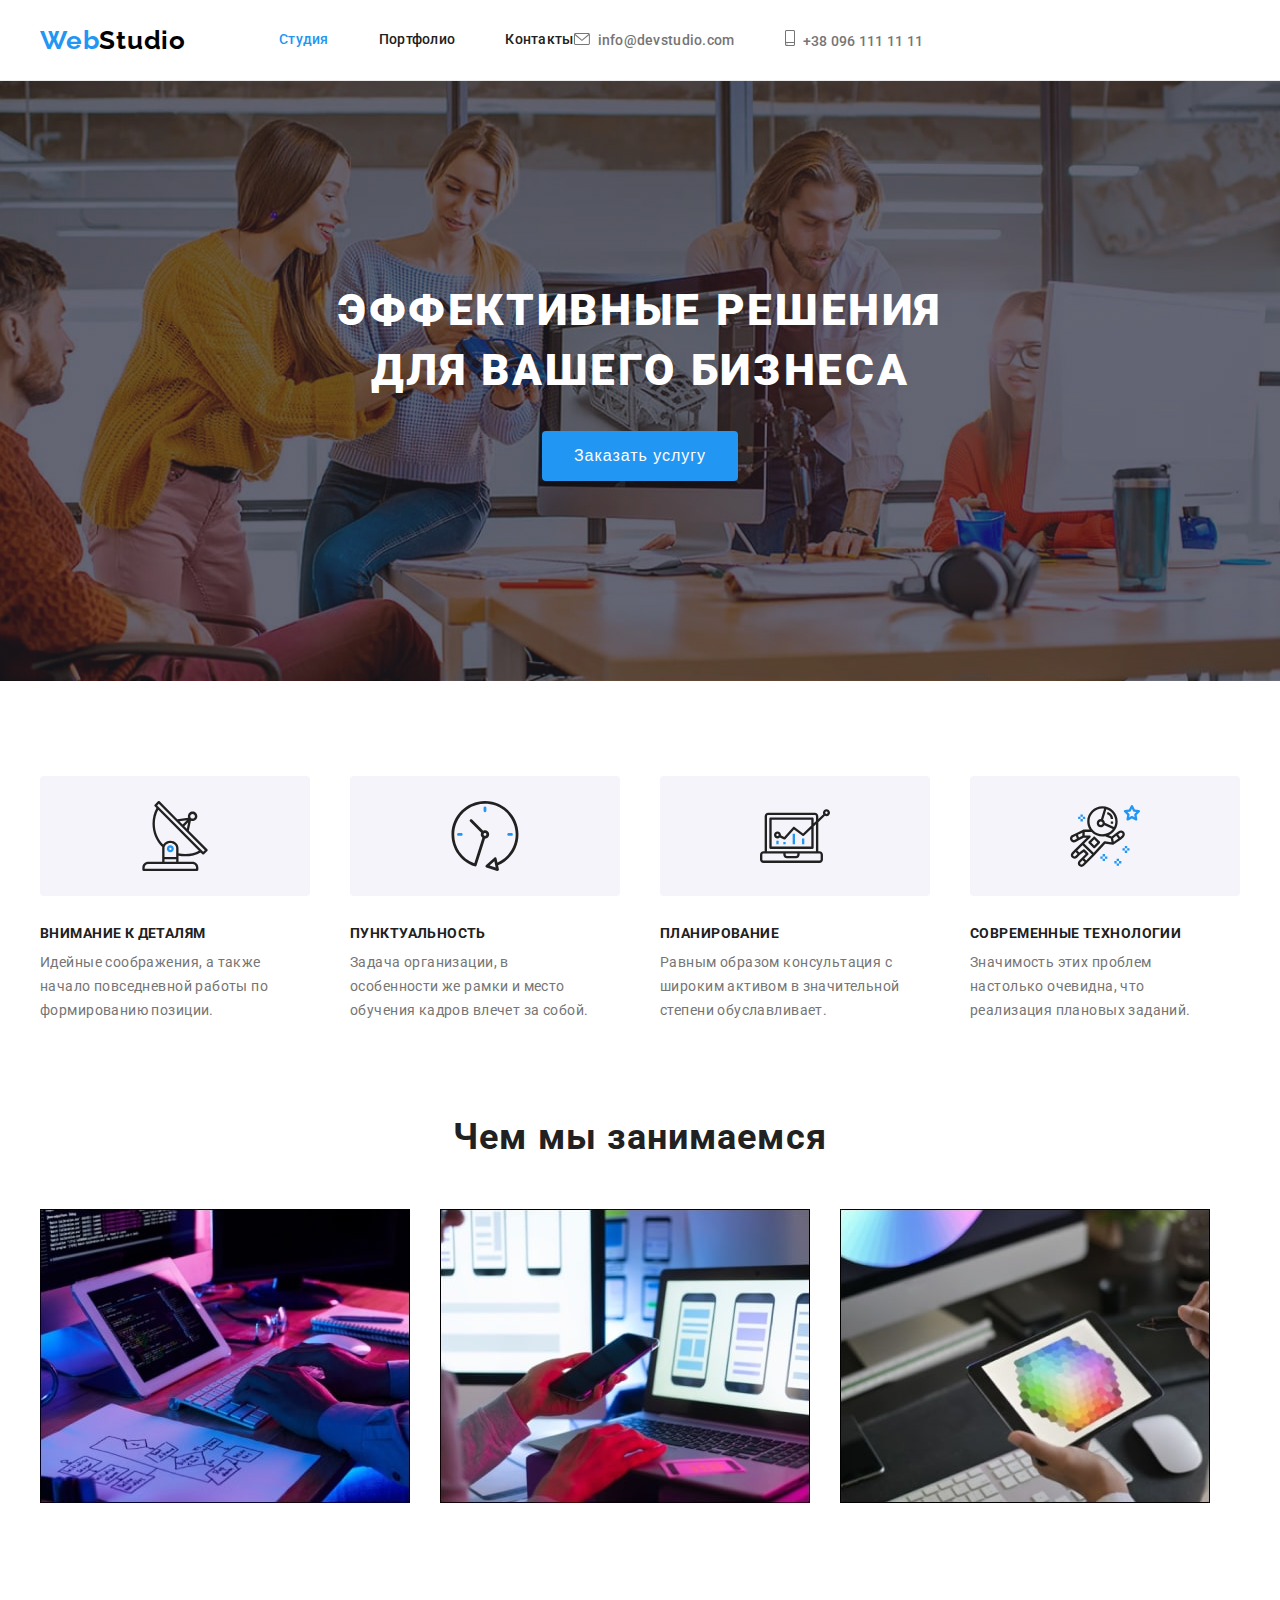
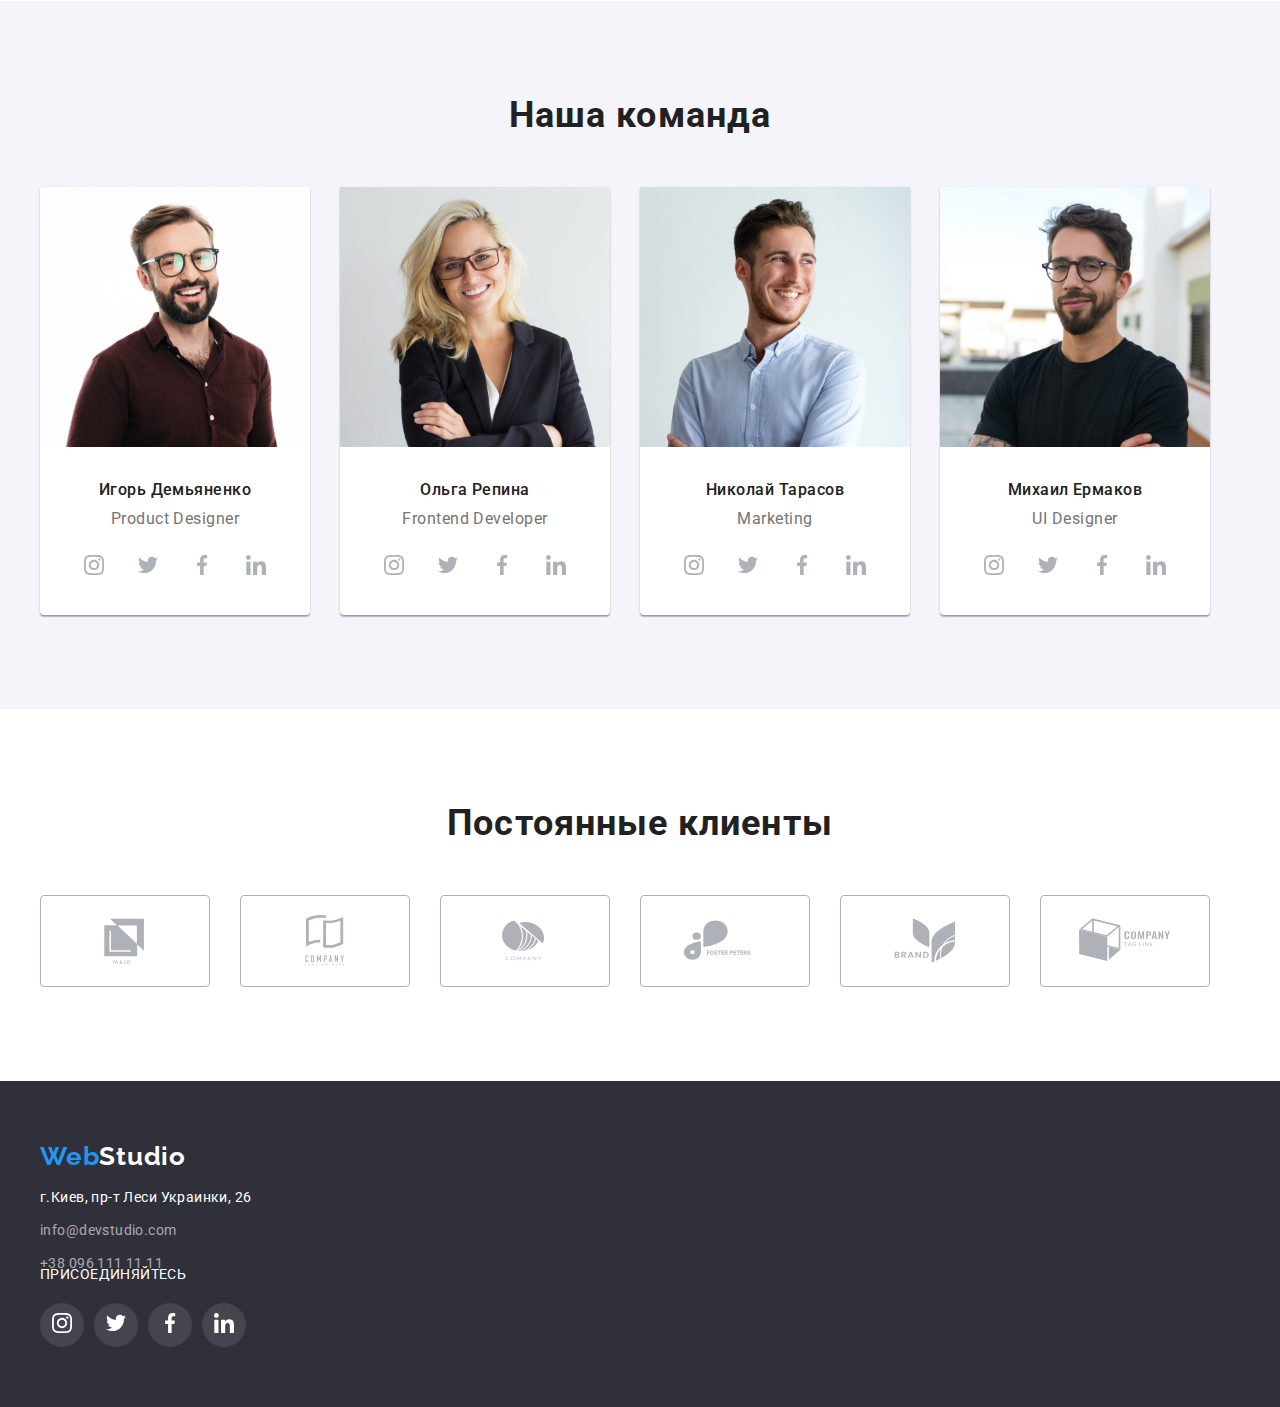
==== commit 22d0d6bd: "svg color" ====
--- a/index.html
+++ b/index.html
@@ -36,14 +36,14 @@
 
                 <ul class="contacts">
                     <li class="mailto">
-                        <a class="contact-link link" href="mailto:info@devstudio.com"><svg class="contact-icon"
+                        <a class="contacts-item link" href="mailto:info@devstudio.com"><svg class="contact-icon"
                                 width="16" height="12">
                                 <use href="./img/sprite.svg#icon-envelope">
                                 </use>
                             </svg>info@devstudio.com</a>
                     </li>
                     <li class="tel">
-                        <a class="contact-link link" href="tel:+380961111111"><svg class="contact-icon" width="10"
+                        <a class="contacts-item link" href="tel:+380961111111"><svg class="contact-icon" width="10"
                                 height="16">
                                 <use href="./img/sprite.svg#icon-smartphone">
                                 </use>
--- a/css/styles.css
+++ b/css/styles.css
@@ -74,6 +74,7 @@
 .nav {
   display: flex;
   align-items: center;
+  box-sizing: border-box;
 }
 .nav-list {
   display: flex;
@@ -101,25 +102,29 @@
 }
 .mailto-logo {
   fill: var(--secondary-text-color);
-  display: flex;
-  align-items: center;
-  justify-content: center;
+  /* display: flex;
+  align-items: center;
+  justify-content: center; */
 }
 
 .tel {
   margin-left: auto;
 }
-.tel-logo {
+svg.contact-icon {
   fill: var(--secondary-text-color);
-  display: flex;
-  align-items: center;
-  justify-content: center;
+  /* display: flex;
+  align-items: center;
+  justify-content: center; */
 }
 .link {
   font-weight: 500;
   font-size: 14px;
   line-height: 1.14;
   letter-spacing: 0.02em;
+}
+
+.contacts-item {
+  color: var(--secondary-text-color);
 }
 .link:hover,
 :focus {
@@ -366,93 +371,9 @@
   border-color: var(--akcent);
 }
 
-/* ------------------------------FOOTER-----------------------------------------*/
-.footer_logo {
-  display: inline-block;
-}
-.footer_logo {
-  font-family: Raleway;
-  font-style: normal;
-  width: 145px;
-  height: 31px;
-  font-weight: 700;
-  font-size: 26px;
-  line-height: 1.19;
-  letter-spacing: 0.03em;
-  color: var(--akcent);
-}
-.adress {
-  width: 231px;
-  height: 81px;
-  font-style: normal;
-  font-weight: normal;
-  font-size: 14px;
-  line-height: 1.71;
-  letter-spacing: 0.03em;
-  color: var(--white-text-color);
-}
-.adress-name {
-  margin-bottom: 9px;
-}
-.footer-nav-list {
-  display: flex;
-  padding: 60px 0;
-  background: var(--dark-background);
-}
-.logo-color-white {
-  color: var(--white-text-color);
-}
-.footer-contacts {
-  font-style: normal;
-  font-weight: normal;
-  font-size: 14px;
-  line-height: 1.71;
-  letter-spacing: 0.03em;
-  color: rgba(255, 255, 255, 0.6);
-}
-.footer-contacts-item {
-  margin-bottom: 9px;
-}
-.join-us {
-  width: 206px;
-  height: 80px;
-  margin: 0;
-}
-
-.footer .container {
-  display: flex;
-}
-.join-us-text {
-  font-family: Roboto, sans-serif;
-  font-weight: 700px;
-  font-size: 14px;
-  line-height: 1.14;
-  letter-spacing: 0.03em;
-  text-transform: uppercase;
-  color: var(--white-text-color);
-  margin: 0 auto;
-  width: 145px;
-  height: 16px;
-  margin-bottom: 20px;
-  margin-left: 0;
-}
-
-.join-us-social-list {
-  display: flex;
-  align-items: center;
-  justify-content: center;
-}
-.footer-social-item {
-  background: rgba(255, 255, 255, 0.1);
-}
-.footer-logo-icon use {
-  fill: var(--white-text-color);
-}
-
 /*--------------------------------PORTFOLIO---------------------------------*/
 
 .catalogue {
-  position: absolute;
   width: 1170px;
   height: 1409px;
   padding: 0;
@@ -566,3 +487,85 @@
   margin-top: 0;
   color: var(--secondary-text-color);
 }
+/* ------------------------------FOOTER-----------------------------------------*/
+.footer_logo {
+  display: inline-block;
+}
+.footer_logo {
+  font-family: Raleway;
+  font-style: normal;
+  width: 145px;
+  height: 31px;
+  font-weight: 700;
+  font-size: 26px;
+  line-height: 1.19;
+  letter-spacing: 0.03em;
+  color: var(--akcent);
+}
+.adress {
+  width: 231px;
+  height: 81px;
+  font-style: normal;
+  font-weight: normal;
+  font-size: 14px;
+  line-height: 1.71;
+  letter-spacing: 0.03em;
+  color: var(--white-text-color);
+}
+.adress-name {
+  margin-bottom: 9px;
+}
+.footer-nav-list {
+  display: flex;
+  padding: 60px 0;
+  background: var(--dark-background);
+}
+.logo-color-white {
+  color: var(--white-text-color);
+}
+.footer-contacts {
+  font-style: normal;
+  font-weight: normal;
+  font-size: 14px;
+  line-height: 1.71;
+  letter-spacing: 0.03em;
+  color: rgba(255, 255, 255, 0.6);
+}
+.footer-contacts-item {
+  margin-bottom: 9px;
+}
+.join-us {
+  width: 206px;
+  height: 80px;
+  margin: 0;
+}
+
+.footer .container {
+  display: flex;
+}
+.join-us-text {
+  font-family: Roboto, sans-serif;
+  font-weight: 700px;
+  font-size: 14px;
+  line-height: 1.14;
+  letter-spacing: 0.03em;
+  text-transform: uppercase;
+  color: var(--white-text-color);
+  margin: 0 auto;
+  width: 145px;
+  height: 16px;
+  margin-bottom: 20px;
+  margin-left: 0;
+}
+
+.join-us-social-list {
+  display: flex;
+  align-items: center;
+  justify-content: center;
+}
+.footer-social-item {
+  background: rgba(255, 255, 255, 0.1);
+}
+.footer-logo-icon use {
+  fill: var(--white-text-color);
+}
